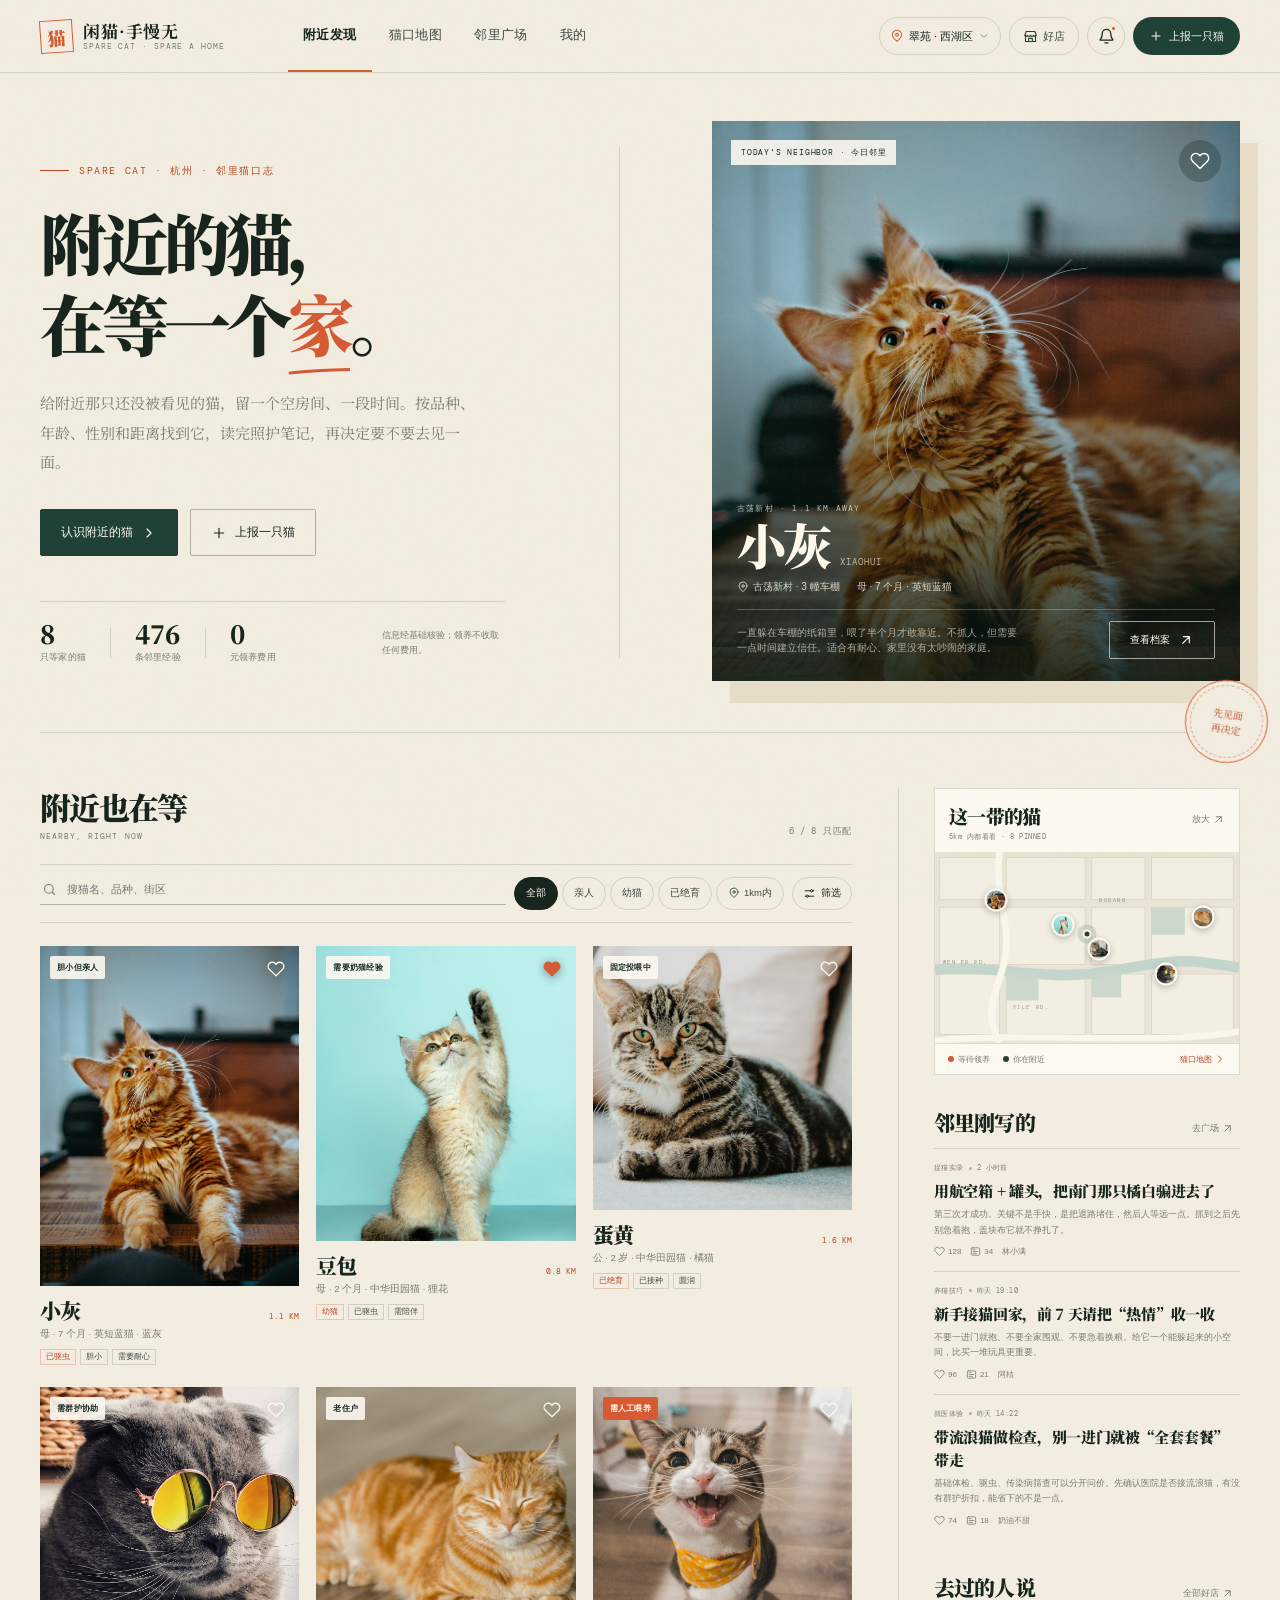
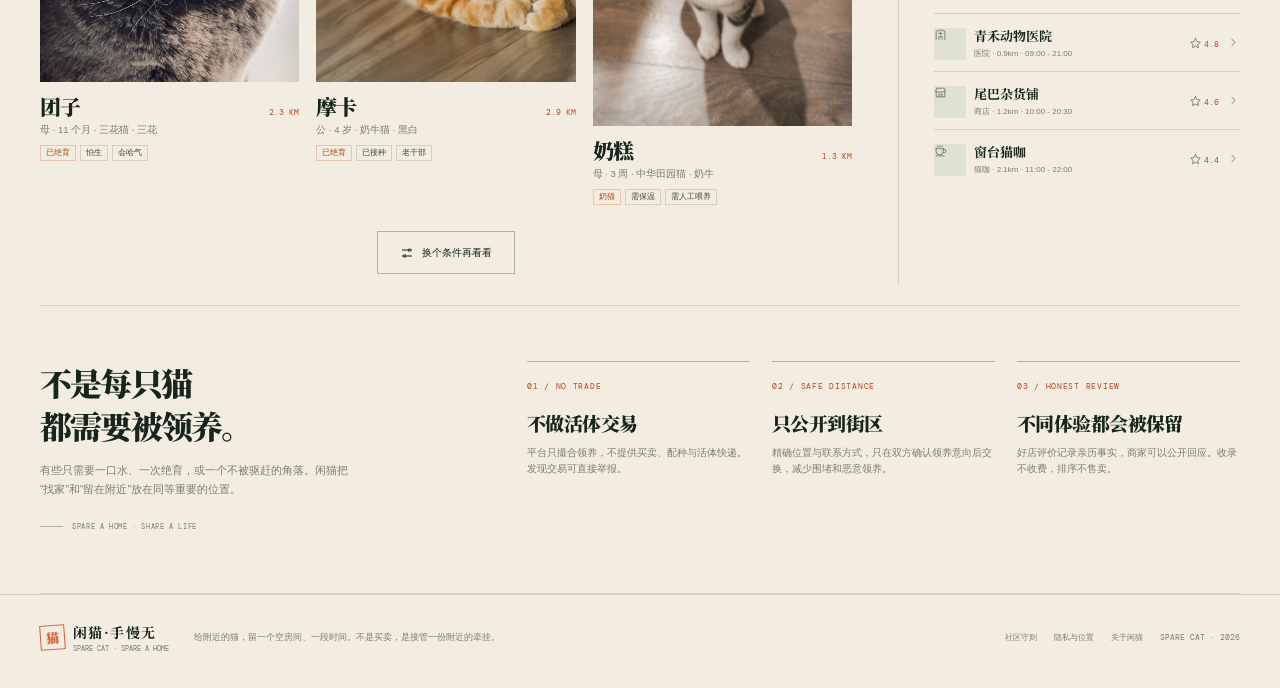
==== web.html @ f72d5c5b "feat: 闲猫·手慢无 —— 邻里流浪猫领养与照护平台 - 原生移动版 + 响应式 Web 版（零构建、零框架） - 猫口地图：Leaflet + 高德/OSM 双底图，支持片区聚合搜索、拖动缩放 " ====
<!doctype html>
<html lang="zh-CN">
<head>
  <meta charset="utf-8" />
  <meta name="viewport" content="width=device-width, initial-scale=1" />
  <meta name="theme-color" content="#f2ede0" />
  <meta name="xianmao-base" content="" />
  <title>闲猫·手慢无 · Spare Cat · 附近流浪猫领养与邻里互助</title>
  <meta name="description" content="闲猫·手慢无（Spare Cat）是一个邻里流浪猫领养与互助网络：附近发现、猫口地图、邻里经验、遛猫的地方与上报入口。" />
  <link rel="icon" href="data:image/svg+xml,%3Csvg xmlns='http://www.w3.org/2000/svg' viewBox='0 0 32 32'%3E%3Crect width='32' height='32' rx='5' fill='%23f2ede0'/%3E%3Cpath d='M9 14 8 6l6 4h4l6-4-1 8c1 3 0 7-3 9-2 1-4 2-6 2s-4-1-6-2c-3-2-4-6-3-9Z' fill='none' stroke='%23d65b35' stroke-width='2'/%3E%3C/svg%3E" />
  <link rel="preconnect" href="https://fonts.googleapis.com" />
  <link rel="preconnect" href="https://fonts.gstatic.com" crossorigin />
  <link href="https://fonts.googleapis.com/css2?family=DM+Mono:wght@400;500&family=Instrument+Serif:ital@0;1&family=Noto+Serif+SC:wght@600;700;900&display=swap" rel="stylesheet" />
  <link rel="stylesheet" href="./vendor/leaflet/leaflet.css" />
  <link rel="stylesheet" href="./web-base.css" />
  <link rel="stylesheet" href="./web.css" />
  <link rel="stylesheet" href="./web-extra.css" />
</head>
<body>
  <div class="web-app" id="webApp">
    <div class="web-grain" aria-hidden="true"></div>
    <header class="web-header" id="webHeader"></header>
    <main id="webView" class="web-view" aria-live="polite"></main>
    <footer class="web-footer">
      <div class="footer-brand"><span class="seal">猫</span><div><b>闲猫·手慢无</b><small>SPARE CAT · SPARE A HOME</small></div></div>
      <p>给附近的猫，留一个空房间、一段时间。不是买卖，是接管一份附近的牵挂。</p>
      <div class="footer-links"><span>社区守则</span><span>隐私与位置</span><span>关于闲猫</span><span>SPARE CAT · 2026</span></div>
    </footer>
    <nav class="web-tabbar" id="webTabbar" aria-label="移动端主导航"></nav>
    <div id="fullMapOverlay" class="full-map-overlay" role="dialog" aria-modal="true" aria-label="全屏猫口地图" inert>
      <div id="fullCatMap" class="full-map-canvas"></div>
      <div class="full-map-bar">
        <div class="full-map-title"><b>猫口地图</b><span>双击进入 · 可拖动缩放 · 点位打码到街区</span></div>
        <div class="full-map-layers" role="group" aria-label="切换底图">
          <button type="button" data-full-layer="amap" class="is-active">高德</button>
          <button type="button" data-full-layer="sat">卫星</button>
        </div>
        <button type="button" class="full-map-close" data-close-full-map aria-label="关闭大地图"><svg class="icon" aria-hidden="true"><use href="#i-close"></use></svg><span>关闭</span></button>
      </div>
      <div class="full-map-list" id="fullMapList"></div>
    </div>
    <div id="webOverlay" class="web-overlay"></div>
    <div id="webToast" class="web-toast" aria-live="polite"></div>
  </div>
<svg id="icon-sprite" xmlns="http://www.w3.org/2000/svg" aria-hidden="true">
    <symbol id="i-compass" viewBox="0 0 24 24"><circle cx="12" cy="12" r="9"/><path d="m15.5 8.5-2.1 5-5 2.1 2.1-5 5-2.1Z"/></symbol>
    <symbol id="i-map" viewBox="0 0 24 24"><path d="M9 18 3 21V6l6-3 6 3 6-3v15l-6 3-6-3Z"/><path d="M9 3v15M15 6v15"/></symbol>
    <symbol id="i-plus" viewBox="0 0 24 24"><path d="M12 5v14M5 12h14"/></symbol>
    <symbol id="i-square" viewBox="0 0 24 24"><rect x="3" y="4" width="18" height="16" rx="2"/><path d="M7 8h4M7 12h10M7 16h7"/></symbol>
    <symbol id="i-user" viewBox="0 0 24 24"><circle cx="12" cy="8" r="4"/><path d="M4 21c0-4.4 3.6-7 8-7s8 2.6 8 7"/></symbol>
    <symbol id="i-search" viewBox="0 0 24 24"><circle cx="11" cy="11" r="7"/><path d="m20 20-3.5-3.5"/></symbol>
    <symbol id="i-sliders" viewBox="0 0 24 24"><path d="M4 7h10M18 7h2M4 17h2M10 17h10"/><circle cx="16" cy="7" r="2"/><circle cx="8" cy="17" r="2"/></symbol>
    <symbol id="i-pin" viewBox="0 0 24 24"><path d="M20 10c0 5-8 11-8 11S4 15 4 10a8 8 0 1 1 16 0Z"/><circle cx="12" cy="10" r="2.5"/></symbol>
    <symbol id="i-heart" viewBox="0 0 24 24"><path d="M20.8 4.6a5.5 5.5 0 0 0-7.8 0L12 5.7l-1.1-1.1a5.5 5.5 0 0 0-7.8 7.8l1.1 1.1L12 21l7.8-7.5 1.1-1.1a5.5 5.5 0 0 0-.1-7.8Z"/></symbol>
    <symbol id="i-bell" viewBox="0 0 24 24"><path d="M18 8a6 6 0 0 0-12 0c0 7-3 7-3 9h18c0-2-3-2-3-9M10 21h4"/></symbol>
    <symbol id="i-chevron" viewBox="0 0 24 24"><path d="m9 18 6-6-6-6"/></symbol>
    <symbol id="i-chevron-down" viewBox="0 0 24 24"><path d="m6 9 6 6 6-6"/></symbol>
    <symbol id="i-arrow-up-right" viewBox="0 0 24 24"><path d="M7 17 17 7M8 7h9v9"/></symbol>
    <symbol id="i-arrow-left" viewBox="0 0 24 24"><path d="m15 18-6-6 6-6"/></symbol>
    <symbol id="i-arrow-right" viewBox="0 0 24 24"><path d="m9 18 6-6-6-6"/></symbol>
    <symbol id="i-close" viewBox="0 0 24 24"><path d="m6 6 12 12M18 6 6 18"/></symbol>
    <symbol id="i-camera" viewBox="0 0 24 24"><path d="M4 7h3l1.5-2h7L17 7h3v13H4V7Z"/><circle cx="12" cy="13" r="4"/></symbol>
    <symbol id="i-check" viewBox="0 0 24 24"><path d="m4 12 5 5L20 6"/></symbol>
    <symbol id="i-star" viewBox="0 0 24 24"><path d="m12 3 2.7 5.5 6.1.9-4.4 4.3 1 6.1-5.4-2.9-5.4 2.9 1-6.1L3.2 9.4l6.1-.9L12 3Z"/></symbol>
    <symbol id="i-clock" viewBox="0 0 24 24"><circle cx="12" cy="12" r="9"/><path d="M12 7v5l3 2"/></symbol>
    <symbol id="i-shield" viewBox="0 0 24 24"><path d="M12 3 5 6v5c0 5 3 8 7 10 4-2 7-5 7-10V6l-7-3Z"/><path d="m9 12 2 2 4-4"/></symbol>
    <symbol id="i-home" viewBox="0 0 24 24"><path d="m3 11 9-8 9 8v9H3v-9Z"/><path d="M9 20v-6h6v6"/></symbol>
    <symbol id="i-paw" viewBox="0 0 24 24"><ellipse cx="12" cy="15" rx="5" ry="4"/><circle cx="6" cy="9" r="2"/><circle cx="10" cy="5.5" r="2"/><circle cx="15" cy="5.5" r="2"/><circle cx="19" cy="9" r="2"/></symbol>
    <symbol id="i-cat" viewBox="0 0 24 24"><path d="M5 10 4 3l5 3h6l5-3-1 7"/><path d="M5 10c-1 2-1 4 0 6 1.3 2.7 3.9 4 7 4s5.7-1.3 7-4c1-2 1-4 0-6-1.3-2.7-3.9-4-7-4s-5.7 1.3-7 4Z"/><path d="M9 12h.01M15 12h.01M10 16c1.2.8 2.8.8 4 0M4 14H1M4 17l-3 1M20 14h3M20 17l3 1"/></symbol>
    <symbol id="i-trap" viewBox="0 0 24 24"><rect x="3" y="7" width="18" height="12" rx="2"/><path d="M7 7V4M17 7V4M7 19v2M17 19v2M8 12h8M8 16h5"/><circle cx="17" cy="15" r="1"/></symbol>
    <symbol id="i-store" viewBox="0 0 24 24"><path d="M4 10v10h16V10M3 10l2-6h14l2 6"/><path d="M3 10c0 2 4 2 4 0 0 2 5 2 5 0 0 2 5 2 5 0 0 2 4 2 4 0M9 20v-5h6v5"/></symbol>
    <symbol id="i-hospital" viewBox="0 0 24 24"><path d="M4 21V6l8-3 8 3v15"/><path d="M9 21v-5h6v5M12 7v6M9 10h6"/></symbol>
    <symbol id="i-coffee" viewBox="0 0 24 24"><path d="M4 8h13v6a6 6 0 0 1-6 6H10a6 6 0 0 1-6-6V8Z"/><path d="M17 10h2a3 3 0 0 1 0 6h-2M7 3v2M11 3v2M15 3v2M4 22h15"/></symbol>
    <symbol id="i-tree" viewBox="0 0 24 24"><path d="M12 22v-6"/><path d="M12 3 5 13h4l-3 5h12l-3-5h4L12 3Z"/></symbol>
    <symbol id="i-edit" viewBox="0 0 24 24"><path d="M4 20h4L19 9l-4-4L4 16v4Z"/><path d="m14 6 4 4"/></symbol>
    <symbol id="i-settings" viewBox="0 0 24 24"><circle cx="12" cy="12" r="3"/><path d="M19.4 15a1.7 1.7 0 0 0 .3 1.9l.1.1-2.8 2.8-.1-.1a1.7 1.7 0 0 0-1.9-.3 1.7 1.7 0 0 0-1 1.6v.2h-4V21a1.7 1.7 0 0 0-1-1.6 1.7 1.7 0 0 0-1.9.3l-.1.1L4.2 17l.1-.1a1.7 1.7 0 0 0 .3-1.9A1.7 1.7 0 0 0 3 14H2.8v-4H3a1.7 1.7 0 0 0 1.6-1 1.7 1.7 0 0 0-.3-1.9L4.2 7 7 4.2l.1.1A1.7 1.7 0 0 0 9 4.6 1.7 1.7 0 0 0 10 3V2.8h4V3a1.7 1.7 0 0 0 1 1.6 1.7 1.7 0 0 0 1.9-.3l.1-.1L19.8 7l-.1.1a1.7 1.7 0 0 0-.3 1.9 1.7 1.7 0 0 0 1.6 1h.2v4H21a1.7 1.7 0 0 0-1.6 1Z"/></symbol>
    <symbol id="i-notebook" viewBox="0 0 24 24"><path d="M6 3h13v18H6a2 2 0 0 1-2-2V5a2 2 0 0 1 2-2Z"/><path d="M8 3v18M11 8h5M11 12h5"/></symbol>
    <symbol id="i-send" viewBox="0 0 24 24"><path d="m22 2-7 20-4-9-9-4 20-7Z"/><path d="M22 2 11 13"/></symbol>
    <symbol id="i-locate" viewBox="0 0 24 24"><circle cx="12" cy="12" r="3"/><path d="M12 2v3M12 19v3M2 12h3M19 12h3"/><circle cx="12" cy="12" r="8"/></symbol>
    <symbol id="i-image" viewBox="0 0 24 24"><rect x="3" y="4" width="18" height="16" rx="2"/><circle cx="9" cy="9" r="2"/><path d="m21 15-5-5L5 20"/></symbol>
  </svg>
  <script src="./data.js"></script>
  <script src="./vendor/leaflet/leaflet.js"></script>
  <script src="./web.js"></script>
</body>
</html>
---- vendor/leaflet/leaflet.css ----
/* required styles */

.leaflet-pane,
.leaflet-tile,
.leaflet-marker-icon,
.leaflet-marker-shadow,
.leaflet-tile-container,
.leaflet-pane > svg,
.leaflet-pane > canvas,
.leaflet-zoom-box,
.leaflet-image-layer,
.leaflet-layer {
	position: absolute;
	left: 0;
	top: 0;
	}
.leaflet-container {
	overflow: hidden;
	}
.leaflet-tile,
.leaflet-marker-icon,
.leaflet-marker-shadow {
	-webkit-user-select: none;
	   -moz-user-select: none;
	        user-select: none;
	  -webkit-user-drag: none;
	}
/* Prevents IE11 from highlighting tiles in blue */
.leaflet-tile::selection {
	background: transparent;
}
/* Safari renders non-retina tile on retina better with this, but Chrome is worse */
.leaflet-safari .leaflet-tile {
	image-rendering: -webkit-optimize-contrast;
	}
/* hack that prevents hw layers "stretching" when loading new tiles */
.leaflet-safari .leaflet-tile-container {
	width: 1600px;
	height: 1600px;
	-webkit-transform-origin: 0 0;
	}
.leaflet-marker-icon,
.leaflet-marker-shadow {
	display: block;
	}
/* .leaflet-container svg: reset svg max-width decleration shipped in Joomla! (joomla.org) 3.x */
/* .leaflet-container img: map is broken in FF if you have max-width: 100% on tiles */
.leaflet-container .leaflet-overlay-pane svg {
	max-width: none !important;
	max-height: none !important;
	}
.leaflet-container .leaflet-marker-pane img,
.leaflet-container .leaflet-shadow-pane img,
.leaflet-container .leaflet-tile-pane img,
.leaflet-container img.leaflet-image-layer,
.leaflet-container .leaflet-tile {
	max-width: none !important;
	max-height: none !important;
	width: auto;
	padding: 0;
	}

.leaflet-container img.leaflet-tile {
	/* See: https://bugs.chromium.org/p/chromium/issues/detail?id=600120 */
	mix-blend-mode: plus-lighter;
}

.leaflet-container.leaflet-touch-zoom {
	-ms-touch-action: pan-x pan-y;
	touch-action: pan-x pan-y;
	}
.leaflet-container.leaflet-touch-drag {
	-ms-touch-action: pinch-zoom;
	/* Fallback for FF which doesn't support pinch-zoom */
	touch-action: none;
	touch-action: pinch-zoom;
}
.leaflet-container.leaflet-touch-drag.leaflet-touch-zoom {
	-ms-touch-action: none;
	touch-action: none;
}
.leaflet-container {
	-webkit-tap-highlight-color: transparent;
}
.leaflet-container a {
	-webkit-tap-highlight-color: rgba(51, 181, 229, 0.4);
}
.leaflet-tile {
	filter: inherit;
	visibility: hidden;
	}
.leaflet-tile-loaded {
	visibility: inherit;
	}
.leaflet-zoom-box {
	width: 0;
	height: 0;
	-moz-box-sizing: border-box;
	     box-sizing: border-box;
	z-index: 800;
	}
/* workaround for https://bugzilla.mozilla.org/show_bug.cgi?id=888319 */
.leaflet-overlay-pane svg {
	-moz-user-select: none;
	}

.leaflet-pane         { z-index: 400; }

.leaflet-tile-pane    { z-index: 200; }
.leaflet-overlay-pane { z-index: 400; }
.leaflet-shadow-pane  { z-index: 500; }
.leaflet-marker-pane  { z-index: 600; }
.leaflet-tooltip-pane   { z-index: 650; }
.leaflet-popup-pane   { z-index: 700; }

.leaflet-map-pane canvas { z-index: 100; }
.leaflet-map-pane svg    { z-index: 200; }

.leaflet-vml-shape {
	width: 1px;
	height: 1px;
	}
.lvml {
	behavior: url(#default#VML);
	display: inline-block;
	position: absolute;
	}


/* control positioning */

.leaflet-control {
	position: relative;
	z-index: 800;
	pointer-events: visiblePainted; /* IE 9-10 doesn't have auto */
	pointer-events: auto;
	}
.leaflet-top,
.leaflet-bottom {
	position: absolute;
	z-index: 1000;
	pointer-events: none;
	}
.leaflet-top {
	top: 0;
	}
.leaflet-right {
	right: 0;
	}
.leaflet-bottom {
	bottom: 0;
	}
.leaflet-left {
	left: 0;
	}
.leaflet-control {
	float: left;
	clear: both;
	}
.leaflet-right .leaflet-control {
	float: right;
	}
.leaflet-top .leaflet-control {
	margin-top: 10px;
	}
.leaflet-bottom .leaflet-control {
	margin-bottom: 10px;
	}
.leaflet-left .leaflet-control {
	margin-left: 10px;
	}
.leaflet-right .leaflet-control {
	margin-right: 10px;
	}


/* zoom and fade animations */

.leaflet-fade-anim .leaflet-popup {
	opacity: 0;
	-webkit-transition: opacity 0.2s linear;
	   -moz-transition: opacity 0.2s linear;
	        transition: opacity 0.2s linear;
	}
.leaflet-fade-anim .leaflet-map-pane .leaflet-popup {
	opacity: 1;
	}
.leaflet-zoom-animated {
	-webkit-transform-origin: 0 0;
	    -ms-transform-origin: 0 0;
	        transform-origin: 0 0;
	}
svg.leaflet-zoom-animated {
	will-change: transform;
}

.leaflet-zoom-anim .leaflet-zoom-animated {
	-webkit-transition: -webkit-transform 0.25s cubic-bezier(0,0,0.25,1);
	   -moz-transition:    -moz-transform 0.25s cubic-bezier(0,0,0.25,1);
	        transition:         transform 0.25s cubic-bezier(0,0,0.25,1);
	}
.leaflet-zoom-anim .leaflet-tile,
.leaflet-pan-anim .leaflet-tile {
	-webkit-transition: none;
	   -moz-transition: none;
	        transition: none;
	}

.leaflet-zoom-anim .leaflet-zoom-hide {
	visibility: hidden;
	}


/* cursors */

.leaflet-interactive {
	cursor: pointer;
	}
.leaflet-grab {
	cursor: -webkit-grab;
	cursor:    -moz-grab;
	cursor:         grab;
	}
.leaflet-crosshair,
.leaflet-crosshair .leaflet-interactive {
	cursor: crosshair;
	}
.leaflet-popup-pane,
.leaflet-control {
	cursor: auto;
	}
.leaflet-dragging .leaflet-grab,
.leaflet-dragging .leaflet-grab .leaflet-interactive,
.leaflet-dragging .leaflet-marker-draggable {
	cursor: move;
	cursor: -webkit-grabbing;
	cursor:    -moz-grabbing;
	cursor:         grabbing;
	}

/* marker & overlays interactivity */
.leaflet-marker-icon,
.leaflet-marker-shadow,
.leaflet-image-layer,
.leaflet-pane > svg path,
.leaflet-tile-container {
	pointer-events: none;
	}

.leaflet-marker-icon.leaflet-interactive,
.leaflet-image-layer.leaflet-interactive,
.leaflet-pane > svg path.leaflet-interactive,
svg.leaflet-image-layer.leaflet-interactive path {
	pointer-events: visiblePainted; /* IE 9-10 doesn't have auto */
	pointer-events: auto;
	}

/* visual tweaks */

.leaflet-container {
	background: #ddd;
	outline-offset: 1px;
	}
.leaflet-container a {
	color: #0078A8;
	}
.leaflet-zoom-box {
	border: 2px dotted #38f;
	background: rgba(255,255,255,0.5);
	}


/* general typography */
.leaflet-container {
	font-family: "Helvetica Neue", Arial, Helvetica, sans-serif;
	font-size: 12px;
	font-size: 0.75rem;
	line-height: 1.5;
	}


/* general toolbar styles */

.leaflet-bar {
	box-shadow: 0 1px 5px rgba(0,0,0,0.65);
	border-radius: 4px;
	}
.leaflet-bar a {
	background-color: #fff;
	border-bottom: 1px solid #ccc;
	width: 26px;
	height: 26px;
	line-height: 26px;
	display: block;
	text-align: center;
	text-decoration: none;
	color: black;
	}
.leaflet-bar a,
.leaflet-control-layers-toggle {
	background-position: 50% 50%;
	background-repeat: no-repeat;
	display: block;
	}
.leaflet-bar a:hover,
.leaflet-bar a:focus {
	background-color: #f4f4f4;
	}
.leaflet-bar a:first-child {
	border-top-left-radius: 4px;
	border-top-right-radius: 4px;
	}
.leaflet-bar a:last-child {
	border-bottom-left-radius: 4px;
	border-bottom-right-radius: 4px;
	border-bottom: none;
	}
.leaflet-bar a.leaflet-disabled {
	cursor: default;
	background-color: #f4f4f4;
	color: #bbb;
	}

.leaflet-touch .leaflet-bar a {
	width: 30px;
	height: 30px;
	line-height: 30px;
	}
.leaflet-touch .leaflet-bar a:first-child {
	border-top-left-radius: 2px;
	border-top-right-radius: 2px;
	}
.leaflet-touch .leaflet-bar a:last-child {
	border-bottom-left-radius: 2px;
	border-bottom-right-radius: 2px;
	}

/* zoom control */

.leaflet-control-zoom-in,
.leaflet-control-zoom-out {
	font: bold 18px 'Lucida Console', Monaco, monospace;
	text-indent: 1px;
	}

.leaflet-touch .leaflet-control-zoom-in, .leaflet-touch .leaflet-control-zoom-out  {
	font-size: 22px;
	}


/* layers control */

.leaflet-control-layers {
	box-shadow: 0 1px 5px rgba(0,0,0,0.4);
	background: #fff;
	border-radius: 5px;
	}
.leaflet-control-layers-toggle {
	background-image: url(images/layers.png);
	width: 36px;
	height: 36px;
	}
.leaflet-retina .leaflet-control-layers-toggle {
	background-image: url(images/layers-2x.png);
	background-size: 26px 26px;
	}
.leaflet-touch .leaflet-control-layers-toggle {
	width: 44px;
	height: 44px;
	}
.leaflet-control-layers .leaflet-control-layers-list,
.leaflet-control-layers-expanded .leaflet-control-layers-toggle {
	display: none;
	}
.leaflet-control-layers-expanded .leaflet-control-layers-list {
	display: block;
	position: relative;
	}
.leaflet-control-layers-expanded {
	padding: 6px 10px 6px 6px;
	color: #333;
	background: #fff;
	}
.leaflet-control-layers-scrollbar {
	overflow-y: scroll;
	overflow-x: hidden;
	padding-right: 5px;
	}
.leaflet-control-layers-selector {
	margin-top: 2px;
	position: relative;
	top: 1px;
	}
.leaflet-control-layers label {
	display: block;
	font-size: 13px;
	font-size: 1.08333em;
	}
.leaflet-control-layers-separator {
	height: 0;
	border-top: 1px solid #ddd;
	margin: 5px -10px 5px -6px;
	}

/* Default icon URLs */
.leaflet-default-icon-path { /* used only in path-guessing heuristic, see L.Icon.Default */
	background-image: url(images/marker-icon.png);
	}


/* attribution and scale controls */

.leaflet-container .leaflet-control-attribution {
	background: #fff;
	background: rgba(255, 255, 255, 0.8);
	margin: 0;
	}
.leaflet-control-attribution,
.leaflet-control-scale-line {
	padding: 0 5px;
	color: #333;
	line-height: 1.4;
	}
.leaflet-control-attribution a {
	text-decoration: none;
	}
.leaflet-control-attribution a:hover,
.leaflet-control-attribution a:focus {
	text-decoration: underline;
	}
.leaflet-attribution-flag {
	display: inline !important;
	vertical-align: baseline !important;
	width: 1em;
	height: 0.6669em;
	}
.leaflet-left .leaflet-control-scale {
	margin-left: 5px;
	}
.leaflet-bottom .leaflet-control-scale {
	margin-bottom: 5px;
	}
.leaflet-control-scale-line {
	border: 2px solid #777;
	border-top: none;
	line-height: 1.1;
	padding: 2px 5px 1px;
	white-space: nowrap;
	-moz-box-sizing: border-box;
	     box-sizing: border-box;
	background: rgba(255, 255, 255, 0.8);
	text-shadow: 1px 1px #fff;
	}
.leaflet-control-scale-line:not(:first-child) {
	border-top: 2px solid #777;
	border-bottom: none;
	margin-top: -2px;
	}
.leaflet-control-scale-line:not(:first-child):not(:last-child) {
	border-bottom: 2px solid #777;
	}

.leaflet-touch .leaflet-control-attribution,
.leaflet-touch .leaflet-control-layers,
.leaflet-touch .leaflet-bar {
	box-shadow: none;
	}
.leaflet-touch .leaflet-control-layers,
.leaflet-touch .leaflet-bar {
	border: 2px solid rgba(0,0,0,0.2);
	background-clip: padding-box;
	}


/* popup */

.leaflet-popup {
	position: absolute;
	text-align: center;
	margin-bottom: 20px;
	}
.leaflet-popup-content-wrapper {
	padding: 1px;
	text-align: left;
	border-radius: 12px;
	}
.leaflet-popup-content {
	margin: 13px 24px 13px 20px;
	line-height: 1.3;
	font-size: 13px;
	font-size: 1.08333em;
	min-height: 1px;
	}
.leaflet-popup-content p {
	margin: 17px 0;
	margin: 1.3em 0;
	}
.leaflet-popup-tip-container {
	width: 40px;
	height: 20px;
	position: absolute;
	left: 50%;
	margin-top: -1px;
	margin-left: -20px;
	overflow: hidden;
	pointer-events: none;
	}
.leaflet-popup-tip {
	width: 17px;
	height: 17px;
	padding: 1px;

	margin: -10px auto 0;
	pointer-events: auto;

	-webkit-transform: rotate(45deg);
	   -moz-transform: rotate(45deg);
	    -ms-transform: rotate(45deg);
	        transform: rotate(45deg);
	}
.leaflet-popup-content-wrapper,
.leaflet-popup-tip {
	background: white;
	color: #333;
	box-shadow: 0 3px 14px rgba(0,0,0,0.4);
	}
.leaflet-container a.leaflet-popup-close-button {
	position: absolute;
	top: 0;
	right: 0;
	border: none;
	text-align: center;
	width: 24px;
	height: 24px;
	font: 16px/24px Tahoma, Verdana, sans-serif;
	color: #757575;
	text-decoration: none;
	background: transparent;
	}
.leaflet-container a.leaflet-popup-close-button:hover,
.leaflet-container a.leaflet-popup-close-button:focus {
	color: #585858;
	}
.leaflet-popup-scrolled {
	overflow: auto;
	}

.leaflet-oldie .leaflet-popup-content-wrapper {
	-ms-zoom: 1;
	}
.leaflet-oldie .leaflet-popup-tip {
	width: 24px;
	margin: 0 auto;

	-ms-filter: "progid:DXImageTransform.Microsoft.Matrix(M11=0.70710678, M12=0.70710678, M21=-0.70710678, M22=0.70710678)";
	filter: progid:DXImageTransform.Microsoft.Matrix(M11=0.70710678, M12=0.70710678, M21=-0.70710678, M22=0.70710678);
	}

.leaflet-oldie .leaflet-control-zoom,
.leaflet-oldie .leaflet-control-layers,
.leaflet-oldie .leaflet-popup-content-wrapper,
.leaflet-oldie .leaflet-popup-tip {
	border: 1px solid #999;
	}


/* div icon */

.leaflet-div-icon {
	background: #fff;
	border: 1px solid #666;
	}


/* Tooltip */
/* Base styles for the element that has a tooltip */
.leaflet-tooltip {
	position: absolute;
	padding: 6px;
	background-color: #fff;
	border: 1px solid #fff;
	border-radius: 3px;
	color: #222;
	white-space: nowrap;
	-webkit-user-select: none;
	-moz-user-select: none;
	-ms-user-select: none;
	user-select: none;
	pointer-events: none;
	box-shadow: 0 1px 3px rgba(0,0,0,0.4);
	}
.leaflet-tooltip.leaflet-interactive {
	cursor: pointer;
	pointer-events: auto;
	}
.leaflet-tooltip-top:before,
.leaflet-tooltip-bottom:before,
.leaflet-tooltip-left:before,
.leaflet-tooltip-right:before {
	position: absolute;
	pointer-events: none;
	border: 6px solid transparent;
	background: transparent;
	content: "";
	}

/* Directions */

.leaflet-tooltip-bottom {
	margin-top: 6px;
}
.leaflet-tooltip-top {
	margin-top: -6px;
}
.leaflet-tooltip-bottom:before,
.leaflet-tooltip-top:before {
	left: 50%;
	margin-left: -6px;
	}
.leaflet-tooltip-top:before {
	bottom: 0;
	margin-bottom: -12px;
	border-top-color: #fff;
	}
.leaflet-tooltip-bottom:before {
	top: 0;
	margin-top: -12px;
	margin-left: -6px;
	border-bottom-color: #fff;
	}
.leaflet-tooltip-left {
	margin-left: -6px;
}
.leaflet-tooltip-right {
	margin-left: 6px;
}
.leaflet-tooltip-left:before,
.leaflet-tooltip-right:before {
	top: 50%;
	margin-top: -6px;
	}
.leaflet-tooltip-left:before {
	right: 0;
	margin-right: -12px;
	border-left-color: #fff;
	}
.leaflet-tooltip-right:before {
	left: 0;
	margin-left: -12px;
	border-right-color: #fff;
	}

/* Printing */

@media print {
	/* Prevent printers from removing background-images of controls. */
	.leaflet-control {
		-webkit-print-color-adjust: exact;
		print-color-adjust: exact;
		}
	}
---- web-base.css ----
:root {
  --paper: #f2ede0;
  --paper-deep: #e7deca;
  --paper-light: #fbf8ef;
  --card: #fcf9f1;
  --ink: #17251d;
  --ink-soft: #3c4a40;
  --muted: #7b7d70;
  --line: rgba(23, 37, 29, 0.14);
  --line-strong: rgba(23, 37, 29, 0.3);
  --moss: #204236;
  --moss-deep: #142f26;
  --orange: #d65b35;
  --orange-deep: #b64623;
  --orange-soft: #f0c8b8;
  --amber: #e6ad4e;
  --sage: #b9c9b5;
  --serif: "Noto Serif SC", "Songti SC", "STSong", SimSun, serif;
  --sans: "Avenir Next", "PingFang SC", "Hiragino Sans GB", "Microsoft YaHei", sans-serif;
  --mono: "DM Mono", "JetBrains Mono", "SFMono-Regular", Consolas, monospace;
  --ease: cubic-bezier(0.22, 1, 0.36, 1);
}
* { box-sizing: border-box; }
html { scroll-behavior: smooth; }
body { margin: 0; background: var(--paper); color: var(--ink); font-family: var(--sans); -webkit-font-smoothing: antialiased; }
button, input, textarea, select { font: inherit; color: inherit; }
button { cursor: pointer; }
button, a { -webkit-tap-highlight-color: transparent; }
img { display: block; max-width: 100%; }
p, h1, h2, h3, h4 { margin: 0; }
svg { display: block; }
:focus-visible { outline: 2px solid var(--orange); outline-offset: 3px; }
.icon { width: 20px; height: 20px; fill: none; stroke: currentColor; stroke-width: 1.75; stroke-linecap: round; stroke-linejoin: round; flex: 0 0 auto; }
.web-app { position: relative; min-height: 100vh; overflow-x: hidden; }
.web-grain { position: fixed; inset: 0; pointer-events: none; z-index: 60; opacity: .17; background-image: url("data:image/svg+xml,%3Csvg xmlns='http://www.w3.org/2000/svg' width='180' height='180'%3E%3Cfilter id='n'%3E%3CfeTurbulence type='fractalNoise' baseFrequency='.9' numOctaves='3' stitchTiles='stitch'/%3E%3C/filter%3E%3Crect width='100%25' height='100%25' filter='url(%23n)' opacity='.17'/%3E%3C/svg%3E"); mix-blend-mode: multiply; }
.seal { display: inline-grid; place-items: center; width: 31px; height: 31px; color: var(--orange); border: 1.5px solid currentColor; font-family: var(--serif); font-size: 17px; font-weight: 900; line-height: 1; transform: rotate(-4deg); flex: 0 0 auto; }

.web-header { position: sticky; top: 0; z-index: 40; background: rgba(242, 237, 224, 0.94); backdrop-filter: blur(14px); border-bottom: 1px solid var(--line); }
.header-inner { max-width: 1400px; margin: 0 auto; height: 72px; padding: 0 40px; display: flex; align-items: center; gap: 34px; }
.web-brand { display: flex; align-items: center; gap: 10px; min-width: 214px; text-decoration: none; color: inherit; }
.web-brand .seal { width: 33px; height: 33px; font-size: 18px; }
.web-brand-text { display: flex; flex-direction: column; gap: 3px; }
.web-brand-text b { font-family: var(--serif); font-size: 17px; letter-spacing: .05em; line-height: 1; white-space: nowrap; }
.web-brand-text b i { font-family: var(--sans); font-style: normal; font-size: 10px; letter-spacing: 0; color: var(--orange-deep); margin-left: 3px; }
.web-brand-text small { font-family: var(--mono); font-size: 7.5px; letter-spacing: .12em; color: var(--muted); white-space: nowrap; }
.web-nav { display: flex; align-items: center; gap: 2px; height: 100%; }
.web-nav button { height: 100%; border: 0; border-bottom: 2px solid transparent; background: transparent; padding: 0 15px; color: var(--ink-soft); font-size: 13px; letter-spacing: .03em; display: flex; align-items: center; gap: 6px; transition: color .2s ease, border-color .2s ease; }
.web-nav button:hover { color: var(--ink); }
.web-nav button.is-active { color: var(--ink); border-bottom-color: var(--orange); font-weight: 600; }
.web-nav .nav-count { font-family: var(--mono); font-size: 8px; color: var(--orange-deep); background: rgba(214,91,53,.08); padding: 2px 4px; border-radius: 3px; }
.header-tools { margin-left: auto; display: flex; align-items: center; gap: 8px; }
.location-select { display: flex; align-items: center; gap: 5px; border: 1px solid var(--line); background: transparent; border-radius: 999px; padding: 0 10px; height: 38px; font-size: 11px; }
.location-select .icon { width: 14px; height: 14px; color: var(--orange); }
.location-select .icon:last-child { width: 12px; height: 12px; color: var(--muted); }
.header-icon { width: 38px; height: 38px; border: 1px solid var(--line); background: transparent; border-radius: 50%; display: grid; place-items: center; position: relative; }
.header-icon .icon { width: 17px; height: 17px; }
.header-icon .dot { position: absolute; top: 8px; right: 8px; width: 5px; height: 5px; border-radius: 50%; background: var(--orange); border: 1px solid var(--paper); }
.header-cta { height: 38px; border: 0; border-radius: 999px; background: var(--moss); color: var(--paper-light); padding: 0 16px; font-size: 11px; display: inline-flex; align-items: center; gap: 6px; }
.header-cta .icon { width: 14px; height: 14px; }
.header-store { height: 38px; border: 1px solid var(--line); background: transparent; border-radius: 999px; padding: 0 13px; font-size: 11px; display: inline-flex; align-items: center; gap: 5px; color: var(--ink-soft); }
.header-store .icon { width: 15px; height: 15px; color: var(--moss); }
.header-store.is-active { border-color: var(--line-strong); background: rgba(32,66,54,.07); color: var(--ink); font-weight: 600; }
.web-view { max-width: 1400px; margin: 0 auto; padding: 0 40px; }
---- web.css ----
.hero { display: grid; grid-template-columns: 1.02fr .98fr; min-height: 660px; border-bottom: 1px solid var(--line); position: relative; }
.hero-left { padding: 73px 60px 50px 0; display: flex; flex-direction: column; justify-content: center; position: relative; }
.hero-left::after { content: ""; position: absolute; right: 32px; top: 74px; bottom: 74px; width: 1px; background: var(--line); }
.hero-kicker { display: flex; align-items: center; gap: 10px; font-family: var(--mono); font-size: 10px; letter-spacing: .16em; color: var(--orange-deep); }
.hero-kicker::before { content: ""; width: 29px; height: 1px; background: currentColor; }
.hero h1 { margin-top: 23px; font-family: var(--serif); font-size: clamp(50px, 5.2vw, 76px); font-weight: 900; line-height: 1.22; letter-spacing: -.075em; }
.hero h1 em { font-style: normal; color: var(--orange); position: relative; white-space: nowrap; }
.hero h1 em::after { content: ""; position: absolute; left: 0; right: 0; bottom: -5px; height: 9px; background: url("data:image/svg+xml,%3Csvg xmlns='http://www.w3.org/2000/svg' width='170' height='10' viewBox='0 0 170 10'%3E%3Cpath d='M2 7c37-4 104-5 166-2' fill='none' stroke='%23d65b35' stroke-width='3' stroke-linecap='round'/%3E%3C/svg%3E") repeat-x; background-size: 170px 10px; }
.hero-sub { margin-top: 25px; max-width: 440px; color: var(--muted); font-family: var(--serif); font-size: 15px; line-height: 1.95; }
.hero-actions { display: flex; align-items: center; gap: 12px; margin-top: 33px; }
.btn { border: 1px solid var(--line-strong); border-radius: 2px; background: transparent; min-height: 47px; padding: 0 20px; font-size: 12px; display: inline-flex; align-items: center; justify-content: center; gap: 8px; transition: transform .2s ease, background .2s ease, color .2s ease; }
.community-share-row .btn { font-family: var(--sans); font-size: 9px; font-weight: 500; letter-spacing: .01em; }
.btn:active { transform: translateY(1px); }
.btn .icon { width: 16px; height: 16px; }
.btn-primary { background: var(--moss); color: var(--paper-light); border-color: var(--moss); }
.btn-primary:hover { background: var(--moss-deep); }
.btn-orange { background: var(--orange); color: var(--paper-light); border-color: var(--orange); }
.btn-orange:hover { background: var(--orange-deep); }
.btn-ghost { border-color: transparent; color: var(--ink-soft); }
.btn-small { min-height: 37px; font-size: 10px; padding: 0 13px; border-radius: 2px; }
.hero-proof { display: flex; align-items: center; gap: 24px; margin-top: 45px; padding-top: 19px; border-top: 1px solid var(--line); max-width: 465px; }
.hero-proof div { display: flex; flex-direction: column; gap: 5px; }
.hero-proof b { font-family: var(--serif); font-size: 25px; line-height: 1; font-weight: 900; }
.hero-proof span { font-size: 9px; color: var(--muted); letter-spacing: .02em; }
.hero-proof .proof-sep { width: 1px; height: 30px; background: var(--line); }
.hero-proof .proof-note { margin-left: auto; max-width: 123px; font-size: 9px; line-height: 1.65; color: var(--muted); }
.hero-right { padding: 48px 0 48px 60px; position: relative; }
.hero-feature { position: relative; height: 560px; overflow: hidden; background: var(--moss); color: #fff9eb; box-shadow: 18px 22px 0 var(--paper-deep); }
.hero-feature img { width: 100%; height: 100%; object-fit: cover; object-position: center 37%; transition: transform 1.2s var(--ease); }
.hero-feature:hover img { transform: scale(1.035); }
.hero-feature::after { content: ""; position: absolute; inset: 0; background: linear-gradient(180deg, rgba(11,26,18,.08), rgba(11,26,18,.08) 35%, rgba(10,24,17,.82)); pointer-events: none; }
.hero-feature-top { position: absolute; z-index: 2; top: 19px; left: 19px; right: 19px; display: flex; align-items: flex-start; justify-content: space-between; }
.hero-feature-label { background: rgba(252,249,241,.9); color: var(--ink); padding: 7px 10px; font-family: var(--mono); font-size: 8px; letter-spacing: .1em; }
.hero-feature-fav { width: 42px; height: 42px; border: 0; background: rgba(10,24,17,.25); color: #fff; border-radius: 50%; display: grid; place-items: center; backdrop-filter: blur(5px); }
.hero-feature-fav .icon { width: 20px; height: 20px; }
.hero-feature-fav.is-active { color: var(--orange); background: rgba(252,249,241,.92); }
.hero-feature-fav.is-active .icon { fill: var(--orange); stroke: var(--orange); }
.hero-feature-body { position: absolute; z-index: 2; left: 25px; right: 25px; bottom: 22px; }
.hero-feature-kicker { font-family: var(--mono); font-size: 8px; letter-spacing: .15em; opacity: .7; }
.hero-feature-name { display: flex; align-items: baseline; gap: 12px; margin-top: 4px; }
.hero-feature-name h2 { font-family: var(--serif); font-size: 49px; font-weight: 900; line-height: 1.1; letter-spacing: -.07em; }
.hero-feature-name span { font-family: var(--mono); font-size: 9px; letter-spacing: .11em; opacity: .65; }
.hero-feature-meta { display: flex; flex-wrap: wrap; gap: 7px 17px; margin-top: 8px; font-size: 10px; opacity: .82; }
.hero-feature-meta span { display: inline-flex; align-items: center; gap: 4px; }
.hero-feature-meta .icon { width: 12px; height: 12px; }
.hero-feature-bottom { border-top: 1px solid rgba(255,249,235,.25); margin-top: 15px; padding-top: 11px; display: flex; justify-content: space-between; align-items: center; gap: 20px; }
.hero-feature-bottom p { font-size: 9.5px; line-height: 1.6; opacity: .64; max-width: 280px; }
.hero-feature-bottom .btn { min-height: 38px; border-color: rgba(255,249,235,.62); color: #fff9eb; font-size: 10px; }
.hero-stamp { position: absolute; right: -28px; bottom: -31px; width: 83px; height: 83px; border: 1px solid var(--orange); border-radius: 50%; color: var(--orange-deep); background: var(--paper); display: flex; align-items: center; justify-content: center; text-align: center; font-family: var(--serif); font-size: 10px; line-height: 1.45; transform: rotate(9deg); z-index: 3; }
.hero-stamp::before { content: ""; position: absolute; inset: 4px; border: 1px dashed rgba(214,91,53,.55); border-radius: 50%; }

.discover { display: grid; grid-template-columns: minmax(0, 1fr) 342px; gap: 46px; padding: 55px 0 20px; border-bottom: 1px solid var(--line); }
.discover-main { min-width: 0; }
.discover-rail { border-left: 1px solid var(--line); padding-left: 35px; min-width: 0; }
.section-head { display: flex; justify-content: space-between; align-items: flex-end; gap: 20px; margin-bottom: 22px; }
.section-head h2 { font-family: var(--serif); font-size: 31px; font-weight: 900; line-height: 1.2; letter-spacing: -.055em; }
.section-head h2 small { display: block; margin-top: 7px; font-family: var(--mono); font-size: 8px; letter-spacing: .13em; color: var(--muted); font-weight: 400; }
.section-head .head-note { color: var(--muted); font-size: 10px; line-height: 1.6; max-width: 190px; text-align: right; }
.result-meta { font-family: var(--mono); font-size: 9px; letter-spacing: .08em; color: var(--muted); white-space: nowrap; padding-bottom: 4px; }
.filter-bar { display: flex; align-items: center; gap: 8px; flex-wrap: wrap; border-top: 1px solid var(--line); border-bottom: 1px solid var(--line); padding: 12px 0; margin-bottom: 23px; }
.filter-bar .search-box { flex: 1; min-width: 190px; display: flex; align-items: center; gap: 8px; border: 0; border-bottom: 1px solid var(--line-strong); padding: 0 2px 7px; }
.filter-bar .search-box .icon { width: 15px; height: 15px; color: var(--muted); }
.filter-bar input { width: 100%; border: 0; outline: 0; background: transparent; font-size: 11px; }
.filter-pills { display: flex; align-items: center; gap: 4px; flex-wrap: wrap; }
.pill { min-height: 33px; border: 1px solid var(--line); background: transparent; border-radius: 999px; padding: 0 11px; font-size: 9.5px; color: var(--ink-soft); display: inline-flex; align-items: center; gap: 4px; }
.pill .icon { width: 12px; height: 12px; }
.pill:hover { border-color: var(--line-strong); }
.pill.is-active { background: var(--ink); color: var(--paper-light); border-color: var(--ink); }
.filter-toggle { min-height: 33px; border: 1px solid var(--line); background: transparent; border-radius: 999px; padding: 0 10px; font-size: 9.5px; display: inline-flex; align-items: center; gap: 5px; }
.filter-toggle .icon { width: 13px; height: 13px; }
.filter-toggle.has-filter { border-color: rgba(214,91,53,.45); color: var(--orange-deep); }


.cat-mosaic { display: grid; grid-template-columns: repeat(3, minmax(0, 1fr)); gap: 22px 17px; }
.cat-tile { text-align: left; border: 0; background: transparent; padding: 0; min-width: 0; position: relative; animation: rise .6s var(--ease) both; animation-delay: calc(var(--i, 0) * 55ms); }
.cat-tile-photo { position: relative; overflow: hidden; background: var(--paper-deep); aspect-ratio: 1 / 1.14; }
.cat-tile:nth-child(5n + 1) .cat-tile-photo { aspect-ratio: 1 / 1.31; }
.cat-tile:nth-child(5n + 3) .cat-tile-photo { aspect-ratio: 1 / 1.02; }
.cat-tile-photo img { width: 100%; height: 100%; object-fit: cover; transition: transform .8s var(--ease), filter .4s ease; }
.cat-tile:hover .cat-tile-photo img { transform: scale(1.045); }
.cat-tile::after { content: ""; position: absolute; left: 0; right: 0; bottom: 0; height: 2px; background: var(--orange); transform: scaleX(0); transform-origin: left; transition: transform .45s var(--ease); }
.cat-tile:hover::after { transform: scaleX(1); }
.cat-tile .status-pill { position: absolute; top: 10px; left: 10px; z-index: 1; height: 23px; padding: 0 7px; border-radius: 2px; font-size: 8px; }
.status-pill { display: inline-flex; align-items: center; gap: 4px; background: var(--orange); color: #fff8eb; font-size: 8px; font-weight: 600; letter-spacing: .035em; }
.status-pill.is-calm { background: rgba(252,249,241,.9); color: var(--ink); }
.cat-tile-fav { position: absolute; z-index: 2; top: 3px; right: 3px; width: 41px; height: 41px; border: 0; background: transparent; color: #fff9eb; display: grid; place-items: center; }
.cat-tile-fav .icon { width: 18px; height: 18px; filter: drop-shadow(0 2px 5px rgba(12,24,18,.45)); }
.cat-tile-fav.is-active .icon { fill: var(--orange); stroke: var(--orange); }
.cat-tile-info { padding-top: 9px; }
.cat-tile-name { display: flex; justify-content: space-between; align-items: baseline; gap: 7px; }
.cat-tile-name b { font-family: var(--serif); font-size: 21px; font-weight: 900; letter-spacing: -.04em; }
.cat-tile-name span { font-family: var(--mono); font-size: 8px; color: var(--orange-deep); white-space: nowrap; }
.cat-tile-meta { margin-top: 3px; color: var(--muted); font-size: 9.5px; }
.cat-tile-tags { display: flex; flex-wrap: wrap; gap: 4px; margin-top: 8px; }
.cat-tile-tags span { font-size: 8px; color: var(--ink-soft); border: 1px solid var(--line); padding: 3px 5px; line-height: 1; }
.cat-tile-tags span:first-child { color: var(--orange-deep); border-color: rgba(214,91,53,.28); }
.load-more-row { display: flex; justify-content: center; padding: 26px 0 11px; }
.load-more { border: 1px solid var(--line-strong); background: transparent; min-height: 43px; padding: 0 22px; font-size: 10px; display: inline-flex; gap: 8px; align-items: center; }
.load-more .icon { width: 14px; height: 14px; }


.map-rail-card { border: 1px solid var(--line); background: var(--card); overflow: hidden; }
.mini-map-head { padding: 13px 14px 10px; display: flex; justify-content: space-between; align-items: flex-start; gap: 8px; }
.mini-map-head h3 { font-family: var(--serif); font-size: 19px; font-weight: 900; letter-spacing: -.035em; }
.mini-map-head p { margin-top: 3px; font-family: var(--mono); font-size: 7px; color: var(--muted); letter-spacing: .07em; }
.mini-map-head button { border: 0; background: transparent; color: var(--muted); font-size: 9px; display: inline-flex; align-items: center; gap: 2px; padding: 4px 0; min-height: 34px; }
.mini-map-head button .icon { width: 13px; height: 13px; }
.mini-map { height: 191px; position: relative; background: #e8e2d2; overflow: hidden; cursor: pointer; }
.mini-map svg { width: 100%; height: 100%; }
.mini-map .you { position: absolute; left: 50%; top: 43%; width: 9px; height: 9px; border-radius: 50%; background: var(--moss); border: 2px solid var(--card); box-shadow: 0 0 0 5px rgba(32,66,54,.15); transform: translate(-50%,-50%); }
.mini-map-pin { position: absolute; transform: translate(-50%,-50%); width: 23px; height: 23px; border-radius: 50%; overflow: hidden; border: 2px solid var(--card); box-shadow: 0 2px 6px rgba(15,30,22,.25); background: var(--paper-deep); padding: 0; }
.mini-map-pin img { width: 100%; height: 100%; object-fit: cover; }
.mini-map-pin:hover { border-color: var(--orange); z-index: 2; }
.map-legend { display: flex; align-items: center; gap: 13px; padding: 9px 13px; border-top: 1px solid var(--line); font-size: 8px; color: var(--muted); }
.map-legend span { display: inline-flex; align-items: center; gap: 4px; }
.map-legend i { width: 6px; height: 6px; border-radius: 50%; background: var(--orange); }
.map-legend i.is-green { background: var(--moss); }
.map-legend .legend-link { margin-left: auto; color: var(--orange-deep); }
.rail-section { margin-top: 32px; }
.rail-section-head { display: flex; align-items: baseline; justify-content: space-between; gap: 12px; padding-bottom: 11px; border-bottom: 1px solid var(--line); }
.rail-section-head h3 { font-family: var(--serif); font-size: 21px; font-weight: 900; letter-spacing: -.04em; }
.rail-section-head a, .rail-section-head button { color: var(--muted); font-size: 9px; border: 0; background: transparent; display: inline-flex; align-items: center; gap: 2px; }
.rail-section-head .icon { width: 13px; height: 13px; }
.rail-post { padding: 14px 0; border-bottom: 1px solid var(--line); text-align: left; width: 100%; border-top: 0; border-left: 0; border-right: 0; background: transparent; }
.rail-post:last-child { border-bottom: 0; }
.rail-post .rail-post-meta { display: flex; align-items: center; gap: 5px; font-family: var(--mono); font-size: 7px; letter-spacing: .06em; color: var(--muted); }
.rail-post-meta i { width: 3px; height: 3px; background: var(--line-strong); border-radius: 50%; }
.rail-post h4 { margin-top: 6px; font-family: var(--serif); font-size: 15px; line-height: 1.55; font-weight: 900; letter-spacing: -.02em; }
.rail-post p { margin-top: 5px; font-size: 9px; color: var(--muted); line-height: 1.7; display: -webkit-box; -webkit-line-clamp: 2; -webkit-box-orient: vertical; overflow: hidden; }
.rail-post .rail-post-foot { display: flex; align-items: center; gap: 9px; margin-top: 8px; font-size: 8px; color: var(--muted); }
.rail-post .rail-post-foot span { display: inline-flex; align-items: center; gap: 3px; }
.rail-post .rail-post-foot .icon { width: 11px; height: 11px; }
.service-mini { display: flex; align-items: center; gap: 8px; padding: 11px 0; border-bottom: 1px solid var(--line); width: 100%; background: transparent; border-left: 0; border-right: 0; border-top: 0; text-align: left; }
.service-mini:last-child { border-bottom: 0; }
.service-mini-icon { width: 32px; height: 32px; background: rgba(185,201,181,.32); color: var(--moss); display: grid; place-items: center; flex: 0 0 auto; }
.service-mini-icon .icon { width: 16px; height: 16px; }
.service-mini div { flex: 1; min-width: 0; }
.service-mini b { display: block; font-family: var(--serif); font-size: 13px; font-weight: 700; }
.service-mini span { display: block; margin-top: 3px; font-size: 8px; color: var(--muted); }
.service-mini .service-mini-score { color: var(--orange-deep); font-family: var(--mono); font-size: 8px; display: inline-flex; align-items: center; gap: 2px; }
.service-mini .icon { width: 13px; height: 13px; color: var(--muted); }

.values-strip { display: grid; grid-template-columns: .76fr 1.24fr; gap: 50px; padding: 55px 0 62px; border-bottom: 1px solid var(--line); }
.values-intro h2 { font-family: var(--serif); font-size: 32px; font-weight: 900; letter-spacing: -.055em; line-height: 1.35; }
.values-intro p { margin-top: 13px; color: var(--muted); font-size: 10.5px; line-height: 1.8; max-width: 310px; }
.values-list { display: grid; grid-template-columns: repeat(3, minmax(0, 1fr)); gap: 22px; }
.value-item { border-top: 1px solid var(--line-strong); padding-top: 13px; }
.value-item span { font-family: var(--mono); font-size: 8px; color: var(--orange-deep); letter-spacing: .09em; }
.value-item h3 { margin-top: 16px; font-family: var(--serif); font-size: 19px; font-weight: 900; letter-spacing: -.03em; line-height: 1.5; }
.value-item p { margin-top: 7px; color: var(--muted); font-size: 9.5px; line-height: 1.75; }
.values-stamp { margin-top: 24px; display: flex; align-items: center; gap: 9px; font-family: var(--mono); font-size: 7px; letter-spacing: .09em; color: var(--muted); }
.values-stamp i { height: 1px; width: 23px; background: var(--line-strong); }


.page-head { padding: 44px 0 26px; border-bottom: 1px solid var(--line); display: flex; justify-content: space-between; align-items: flex-end; gap: 30px; }
.page-head-kicker { font-family: var(--mono); font-size: 9px; letter-spacing: .15em; color: var(--orange-deep); }
.page-head h1 { margin-top: 11px; font-family: var(--serif); font-size: 53px; line-height: 1.25; font-weight: 900; letter-spacing: -.07em; }
.page-head h1 em { font-style: normal; color: var(--orange); }
.page-head p { margin-top: 10px; color: var(--muted); font-size: 11px; line-height: 1.75; max-width: 460px; }
.page-head-side { display: flex; flex-wrap: wrap; justify-content: flex-end; align-items: center; gap: 5px 8px; font-family: var(--mono); font-size: 8px; line-height: 1.5; color: var(--muted); letter-spacing: .05em; text-align: right; }
.page-head-side span { white-space: nowrap; }
.page-head-side span + span::before { content: "·"; margin-right: 8px; color: var(--line-strong); }
.button-row { display: flex; align-items: center; gap: 8px; }

.map-page-grid { display: grid; grid-template-columns: minmax(0, 1fr) 340px; gap: 28px; padding: 35px 0 20px; }
.big-map { border: 1px solid var(--line); background: #e8e2d2; position: relative; height: 680px; overflow: hidden; }
.big-map svg { width: 100%; height: 100%; }
.big-map-top { position: absolute; top: 15px; left: 15px; right: 15px; display: flex; align-items: center; gap: 8px; z-index: 2; }
.big-map-search { display: flex; align-items: center; gap: 7px; border: 1px solid var(--line); background: rgba(252,249,241,.94); padding: 0 10px; min-height: 38px; font-size: 10px; color: var(--muted); }
.big-map-search .icon { width: 14px; height: 14px; }
.big-map .big-map-label { position: absolute; right: 16px; bottom: 14px; font-family: var(--mono); font-size: 7px; letter-spacing: .1em; color: rgba(23,37,29,.5); background: rgba(252,249,241,.75); padding: 4px 6px; }
.big-pin { position: absolute; z-index: 1; transform: translate(-50%,-100%); border: 0; padding: 0; background: transparent; display: flex; flex-direction: column; align-items: center; transition: transform .25s var(--ease); }
.big-pin::after { content: ""; width: 1px; height: 10px; background: var(--moss); }
.big-pin img { width: 50px; height: 50px; object-fit: cover; border-radius: 50%; border: 3px solid var(--card); box-shadow: 0 3px 10px rgba(15,30,22,.24); }
.big-pin span { margin-top: 4px; background: var(--card); font-size: 8px; font-weight: 700; padding: 3px 6px; box-shadow: 0 1px 4px rgba(15,30,22,.12); }
.big-pin:hover { transform: translate(-50%,-100%) scale(1.08); z-index: 3; }
.big-pin.is-selected img { border-color: var(--orange); }
.big-pin.is-selected span { background: var(--orange); color: #fff8eb; }
.map-side { border-top: 1px solid var(--line-strong); padding-top: 15px; }
.map-side h2 { font-family: var(--serif); font-size: 26px; font-weight: 900; letter-spacing: -.05em; }
.map-side > p { color: var(--muted); font-size: 10px; line-height: 1.8; margin-top: 7px; }
.map-cat-list { margin-top: 15px; }
.map-cat-item { display: flex; gap: 10px; align-items: center; width: 100%; text-align: left; background: transparent; border: 0; border-bottom: 1px solid var(--line); padding: 10px 0; }
.map-cat-item img { width: 47px; height: 52px; object-fit: cover; flex: 0 0 auto; }
.map-cat-item div { flex: 1; min-width: 0; }
.map-cat-item b { font-family: var(--serif); font-size: 15px; font-weight: 900; }
.map-cat-item p { margin-top: 3px; font-size: 8px; color: var(--muted); }
.map-cat-item span { font-family: var(--mono); font-size: 8px; color: var(--orange-deep); }
.map-choice { margin-top: 17px; padding: 14px; border: 1px solid var(--line); background: rgba(252,249,241,.5); }
.map-choice h3 { font-family: var(--serif); font-size: 16px; font-weight: 900; }
.map-choice p { margin-top: 5px; font-size: 9px; color: var(--muted); line-height: 1.7; }
.map-choice .button-row { margin-top: 11px; }

.publish-layout { display: grid; grid-template-columns: 1.12fr .88fr; gap: 65px; padding: 37px 0 60px; }
.publish-form-panel .form-card { border-top: 1px solid var(--line-strong); padding: 18px 0 20px; }
.publish-form-panel .form-card:last-of-type { border-bottom: 1px solid var(--line); }
.form-card-head { display: flex; align-items: baseline; gap: 10px; margin-bottom: 15px; }
.form-card-head .num { font-family: var(--mono); font-size: 8px; color: var(--orange-deep); }
.form-card-head h2 { font-family: var(--serif); font-size: 22px; font-weight: 900; letter-spacing: -.04em; }
.form-card-head small { margin-left: auto; color: var(--muted); font-size: 8px; }
.photo-grid { display: grid; grid-template-columns: 1.55fr 1fr 1fr; gap: 8px; }
.photo-slot { border: 1px dashed var(--line-strong); background: rgba(252,249,241,.4); aspect-ratio: 1; position: relative; overflow: hidden; color: var(--muted); display: flex; flex-direction: column; align-items: center; justify-content: center; gap: 5px; font-size: 8px; padding: 0; }
.photo-slot:first-child { aspect-ratio: auto; min-height: 163px; border-style: solid; }
.photo-slot img { width: 100%; height: 100%; object-fit: cover; position: absolute; inset: 0; }
.photo-slot .icon { width: 20px; height: 20px; }
.photo-slot .photo-badge { position: absolute; z-index: 2; top: 7px; left: 7px; background: var(--orange); color: #fff8e9; font-size: 7px; padding: 3px 5px; }
.photo-slot .change-photo { position: absolute; z-index: 2; left: 7px; bottom: 7px; background: rgba(20,35,27,.8); color: #fff8e9; font-size: 7px; padding: 3px 5px; }
.photo-note { margin-top: 8px; color: var(--muted); font-size: 8px; line-height: 1.65; }
.form-field { margin-top: 14px; }
.form-field label { display: block; margin-bottom: 6px; font-family: var(--mono); font-size: 8px; letter-spacing: .06em; color: var(--muted); }
.input, .textarea, .select { width: 100%; border: 1px solid var(--line); background: rgba(252,249,241,.5); padding: 12px; min-height: 44px; border-radius: 1px; outline: 0; font-size: 11px; }
.input:focus, .textarea:focus, .select:focus { border-color: var(--orange); background: var(--card); }
.textarea { min-height: 105px; resize: vertical; line-height: 1.65; }
.form-row { display: grid; grid-template-columns: 1fr 1fr; gap: 9px; }
.seg { display: flex; gap: 4px; }
.seg button { flex: 1; border: 1px solid var(--line); background: transparent; min-height: 40px; font-size: 10px; color: var(--muted); }
.seg button.is-active { border-color: var(--ink); background: var(--ink); color: var(--paper-light); }
.select-wrap { position: relative; }
.select { appearance: none; padding-right: 27px; }
.select-wrap::after { content: ""; position: absolute; right: 12px; top: 50%; width: 5px; height: 5px; border-right: 1px solid var(--muted); border-bottom: 1px solid var(--muted); transform: translateY(-70%) rotate(45deg); pointer-events: none; }
.toggle-row { display: flex; align-items: center; gap: 9px; margin-top: 11px; }
.toggle { width: 38px; height: 22px; border-radius: 999px; border: 0; background: rgba(23,37,29,.18); position: relative; padding: 0; flex: 0 0 auto; }
.toggle::after { content: ""; position: absolute; top: 3px; left: 3px; width: 16px; height: 16px; border-radius: 50%; background: var(--paper-light); transition: transform .22s var(--ease); }
.toggle.is-on { background: var(--moss); }
.toggle.is-on::after { transform: translateX(16px); }
.toggle-row p { font-size: 9px; color: var(--muted); }
.submit-bar { padding-top: 17px; display: flex; align-items: center; gap: 12px; }
.submit-bar .btn { flex: 1; }
.submit-bar .privacy-note { flex: 1.2; font-size: 8.5px; line-height: 1.7; color: var(--muted); }
.aside-sticky { position: sticky; top: 104px; }
.publish-aside { border-left: 1px solid var(--line); padding-left: 35px; }
.stamp-note { margin-top: 22px; display: flex; align-items: center; gap: 8px; font-family: var(--mono); font-size: 7px; letter-spacing: .08em; color: var(--muted); }
.stamp-note i { width: 23px; height: 1px; background: var(--line-strong); }

.preview-card { background: var(--moss); color: var(--paper-light); padding: 19px; margin-top: 23px; position: relative; overflow: hidden; }
.preview-card::after { content: ""; position: absolute; width: 120px; height: 120px; border: 1px solid rgba(242,237,222,.16); border-radius: 50%; right: -43px; bottom: -55px; }
.preview-card .preview-kicker { position: relative; z-index: 1; font-family: var(--mono); font-size: 7.5px; letter-spacing: .12em; color: var(--amber); }
.preview-photo { height: 217px; margin-top: 14px; position: relative; z-index: 1; overflow: hidden; background: rgba(255,255,255,.08); display: flex; align-items: center; justify-content: center; color: rgba(242,237,222,.5); font-size: 9px; }
.preview-photo img { width: 100%; height: 100%; object-fit: cover; }
.preview-photo .icon { width: 29px; height: 29px; opacity: .5; }
.preview-info { position: relative; z-index: 1; padding-top: 15px; }
.preview-info h3 { font-family: var(--serif); font-size: 28px; font-weight: 900; letter-spacing: -.05em; }
.preview-info p { margin-top: 5px; font-size: 9px; color: rgba(242,237,222,.8); }
.preview-info .preview-meta { margin-top: 13px; padding-top: 10px; border-top: 1px solid rgba(242,237,222,.19); display: flex; flex-wrap: wrap; gap: 7px 13px; font-size: 8.5px; color: rgba(242,237,222,.8); }
.preview-info .preview-meta span { display: inline-flex; align-items: center; gap: 4px; }
.preview-info .preview-meta .icon { width: 11px; height: 11px; }
.aside-tips { margin-top: 25px; }
.aside-tips h3 { font-family: var(--serif); font-size: 18px; font-weight: 900; }
.aside-tips ul { padding-left: 17px; margin: 9px 0 0; }
.aside-tips li { font-size: 9.5px; color: var(--muted); line-height: 1.8; margin-bottom: 5px; }


.community-page-grid { display: grid; grid-template-columns: minmax(0, 1fr) 324px; gap: 50px; padding: 36px 0 40px; }
.community-page-main { min-width: 0; }
.community-top-tabs { display: flex; gap: 11px; border-bottom: 1px solid var(--line); padding-bottom: 3px; margin-bottom: 17px; flex-wrap: wrap; }
.community-top-label { flex: 0 0 auto; align-self: center; font-family: var(--mono); font-size: 8px; letter-spacing: .08em; color: var(--orange-deep); margin-right: 2px; }
.community-top-tabs .pill { border-radius: 0; border: 1px solid transparent; border-bottom-color: rgba(23,37,29,.22); min-height: 35px; padding: 0 8px; }
.community-top-tabs .pill.is-active { background: transparent; color: var(--ink); border-bottom-color: var(--orange); }
.hot-story { display: grid; grid-template-columns: 1.08fr .92fr; height: 273px; background: var(--moss); color: var(--paper-light); margin-bottom: 8px; text-align: left; border: 0; padding: 0; }
.hot-story img { width: 100%; height: 100%; object-fit: cover; object-position: center 38%; }
.hot-story-body { padding: 22px 24px; display: flex; flex-direction: column; justify-content: center; position: relative; overflow: hidden; }
.hot-story-body::after { content: ""; width: 125px; height: 125px; border: 1px solid rgba(242,237,222,.18); border-radius: 50%; position: absolute; right: -48px; bottom: -52px; }
.hot-story-meta { display: flex; justify-content: space-between; gap: 9px; font-family: var(--mono); font-size: 7px; letter-spacing: .1em; color: var(--amber); position: relative; z-index: 1; }
.hot-story h2 { margin-top: 16px; font-family: var(--serif); font-size: 25px; line-height: 1.45; letter-spacing: -.045em; position: relative; z-index: 1; }
.hot-story p { margin-top: 8px; font-size: 9px; line-height: 1.8; color: rgba(242,237,222,.78); position: relative; z-index: 1; }
.hot-story-footer { display: flex; justify-content: space-between; align-items: center; margin-top: 15px; padding-top: 10px; border-top: 1px solid rgba(242,237,222,.17); font-size: 8px; color: rgba(242,237,222,.55); position: relative; z-index: 1; }
.hot-story-footer .icon { width: 14px; height: 14px; }
.feed { margin-top: 10px; }
.feed-post { padding: 23px 0; border-bottom: 1px solid var(--line); }
.feed-post-head { display: flex; align-items: center; gap: 8px; }
.avatar { width: 28px; height: 28px; border-radius: 50%; background: var(--sage); color: var(--moss); display: grid; place-items: center; font-family: var(--serif); font-size: 12px; font-weight: 900; flex: 0 0 auto; }
.avatar.is-orange { background: var(--orange-soft); color: var(--orange-deep); }
.avatar.is-dark { background: var(--moss); color: var(--paper-light); }
.feed-post-head .feed-post-author b { display: block; font-size: 10px; }
.feed-post-head .feed-post-author span { display: block; font-size: 8px; color: var(--muted); margin-top: 2px; }
.feed-tag { margin-left: auto; padding: 4px 7px; font-size: 8px; background: rgba(185,201,181,.3); color: var(--moss); }
.feed-tag.is-trap { background: rgba(214,91,53,.1); color: var(--orange-deep); }
.feed-tag.is-pit { background: rgba(230,173,78,.16); color: #7d5c23; }
.feed-tag.is-checkin { background: rgba(180,203,195,.36); color: #3d5f54; }
.feed-tag.is-walk { background: rgba(126,152,125,.2); color: #3e6054; }
.feed-post h3 { margin-top: 11px; font-family: var(--serif); font-size: 20px; font-weight: 900; line-height: 1.52; letter-spacing: -.03em; }
.feed-post .feed-excerpt { margin-top: 6px; color: var(--muted); font-size: 10px; line-height: 1.8; }
.feed-post-foot { display: flex; align-items: center; gap: 14px; margin-top: 10px; }
.feed-stat { border: 0; background: transparent; padding: 0; min-height: 38px; color: var(--muted); font-size: 8px; display: inline-flex; align-items: center; gap: 4px; }
.feed-stat .icon { width: 13px; height: 13px; }
.feed-stat.is-liked { color: var(--orange-deep); }
.feed-stat.is-liked .icon { fill: var(--orange); stroke: var(--orange); }
.feed-post-foot .place { margin-left: auto; font-size: 8px; color: var(--muted); display: inline-flex; align-items: center; gap: 3px; }
.feed-post-foot .place .icon { width: 11px; height: 11px; }
.community-aside { border-left: 1px solid var(--line); padding-left: 32px; }
.aside-editorial { background: var(--orange); color: #fff8ea; padding: 18px; position: relative; overflow: hidden; }
.aside-editorial::after { content: ""; position: absolute; width: 110px; height: 110px; border: 1px solid rgba(255,248,234,.22); border-radius: 50%; right: -42px; top: -44px; }
.aside-editorial .kicker { position: relative; z-index: 1; font-family: var(--mono); font-size: 7px; letter-spacing: .11em; opacity: .78; }
.aside-editorial h3 { position: relative; z-index: 1; margin-top: 14px; font-family: var(--serif); font-size: 22px; line-height: 1.5; font-weight: 900; letter-spacing: -.04em; }
.aside-editorial p { position: relative; z-index: 1; margin-top: 7px; font-size: 9px; line-height: 1.7; opacity: .7; }
.aside-editorial button { position: relative; z-index: 1; margin-top: 14px; border: 1px solid rgba(255,248,234,.45); background: transparent; color: #fff8ea; font-size: 9px; padding: 8px 10px; min-height: 36px; }

.services-page-head { padding: 52px 0 33px; border-bottom: 1px solid var(--line); display: flex; justify-content: space-between; align-items: flex-end; gap: 30px; }
.services-page-head h1 { margin-top: 12px; font-family: var(--serif); font-size: 55px; line-height: 1.23; letter-spacing: -.075em; font-weight: 900; }
.services-page-head h1 em { font-style: normal; color: var(--orange); }
.services-page-head p { margin-top: 11px; color: var(--muted); font-size: 11px; line-height: 1.8; max-width: 470px; }
.services-page-head .stats { display: flex; gap: 28px; }
.services-page-head .stats div { text-align: right; }
.services-page-head .stats b { display: block; font-family: var(--serif); font-size: 30px; line-height: 1; font-weight: 900; }
.services-page-head .stats span { display: block; margin-top: 6px; color: var(--muted); font-size: 8px; }
.service-filters { display: flex; justify-content: space-between; align-items: center; gap: 20px; padding: 17px 0; border-bottom: 1px solid var(--line); }
.service-filters .button-row { gap: 4px; }
.service-grid { display: grid; grid-template-columns: repeat(2, minmax(0, 1fr)); gap: 17px; padding: 25px 0 40px; }
.service-tile { border: 1px solid var(--line); background: rgba(252,249,241,.35); padding: 20px; text-align: left; display: flex; flex-direction: column; min-height: 212px; position: relative; transition: border-color .2s ease, background .2s ease; }
.service-tile:hover { border-color: var(--line-strong); background: var(--card); }
.service-tile-top { display: flex; align-items: flex-start; gap: 11px; }
.service-tile-icon { width: 43px; height: 43px; display: grid; place-items: center; background: rgba(185,201,181,.36); color: var(--moss); flex: 0 0 auto; border-radius: 50%; }
.service-tile-icon .icon { width: 20px; height: 20px; }
.service-tile-icon.is-shop { background: rgba(230,173,78,.18); color: #7f5f24; }
.service-tile-icon.is-cafe { background: rgba(214,91,53,.1); color: var(--orange-deep); }
.service-tile-icon.is-walk { background: rgba(180,203,195,.4); color: #3e6054; }
.service-tile h2 { font-family: var(--serif); font-size: 21px; font-weight: 900; letter-spacing: -.035em; }
.service-tile-sub { margin-top: 4px; color: var(--muted); font-size: 9px; }
.service-tile-score { margin-left: auto; color: var(--orange-deep); font-family: var(--mono); font-size: 9px; display: inline-flex; align-items: center; gap: 3px; }
.service-tile-score .icon { width: 12px; height: 12px; fill: var(--orange); stroke: var(--orange); }
.service-tile-tags { display: flex; flex-wrap: wrap; gap: 5px; margin-top: 16px; }
.service-tile-tags span { font-size: 7.5px; color: var(--ink-soft); border: 1px solid var(--line); padding: 4px 6px; }
.service-tile-bottom { display: flex; align-items: center; gap: 10px; margin-top: auto; padding-top: 17px; border-top: 1px solid var(--line); font-size: 8px; color: var(--muted); }
.service-tile-bottom .open { color: var(--moss); font-weight: 600; }
.service-tile-bottom .icon { width: 12px; height: 12px; }
.service-tile-bottom .arrow { margin-left: auto; color: var(--ink-soft); }
.service-tile-bottom .arrow .icon { width: 15px; height: 15px; }
.service-legend { display: flex; align-items: flex-start; gap: 9px; font-size: 9px; color: var(--muted); line-height: 1.7; padding: 17px 0 32px; border-top: 1px solid var(--line); }
.service-legend .icon { width: 15px; height: 15px; color: var(--orange); flex: 0 0 auto; margin-top: 1px; }

.service-detail-head { padding: 28px 0 35px; display: grid; grid-template-columns: minmax(0, 1fr) 320px; gap: 50px; border-bottom: 1px solid var(--line); }
.service-detail-head h1 { margin-top: 13px; font-family: var(--serif); font-size: 51px; line-height: 1.24; letter-spacing: -.07em; font-weight: 900; }
.service-detail-head p { margin-top: 10px; max-width: 430px; color: var(--muted); font-size: 11px; line-height: 1.8; }
.service-detail-head .service-meta-line { display: flex; gap: 19px; flex-wrap: wrap; margin-top: 25px; font-size: 9px; color: var(--muted); }
.service-detail-head .service-meta-line span { display: inline-flex; align-items: center; gap: 4px; }
.service-detail-head .service-meta-line .icon { width: 13px; height: 13px; color: var(--orange); }
.service-detail-head .back-link { border: 0; background: transparent; color: var(--muted); font-size: 10px; display: inline-flex; align-items: center; gap: 5px; min-height: 38px; padding: 0 9px 0 0; }
.service-detail-head .back-link .icon { width: 15px; height: 15px; }
.service-detail-head .stats { align-self: end; border-left: 1px solid var(--line); padding-left: 28px; }
.service-detail-head .stats .big-rating { display: flex; align-items: baseline; gap: 9px; }
.service-detail-head .stats .big-rating b { font-family: var(--serif); font-size: 54px; line-height: .9; letter-spacing: -.06em; font-weight: 900; }
.service-detail-head .stats .stars { display: flex; gap: 2px; color: var(--orange); }
.service-detail-head .stats .stars .icon { width: 13px; height: 13px; fill: currentColor; stroke: currentColor; }
.service-detail-head .stats p { margin-top: 8px; font-size: 8px; color: var(--muted); }
.service-detail-head .stats .score-lines { margin-top: 16px; display: flex; flex-direction: column; gap: 7px; }
.score-line { display: grid; grid-template-columns: 28px 1fr 24px; gap: 7px; align-items: center; font-size: 8px; color: var(--muted); }
.score-line .track { height: 3px; background: rgba(23,37,29,.1); }
.score-line .fill { height: 100%; background: var(--moss); }
.score-line b { font-family: var(--mono); font-size: 7px; text-align: right; color: var(--ink-soft); }
.service-detail-grid { display: grid; grid-template-columns: minmax(0, 1fr) 314px; gap: 48px; padding: 28px 0 45px; }
.service-detail-main { min-width: 0; }
.service-intro { display: grid; grid-template-columns: 1fr 1fr; gap: 9px; }
.service-intro .info-item { border: 1px solid var(--line); padding: 11px 13px; background: rgba(252,249,241,.3); }
.service-intro .info-item span { display: block; font-family: var(--mono); font-size: 7px; color: var(--muted); letter-spacing: .06em; }
.service-intro .info-item b { display: block; margin-top: 5px; font-size: 10px; font-weight: 600; }
.service-intro .info-item.wide { grid-column: 1 / -1; }
.service-tagline-web { margin-top: 12px; background: rgba(185,201,181,.24); padding: 13px 15px; font-size: 10px; line-height: 1.8; color: var(--ink-soft); }
.review-block { margin-top: 30px; }
.review-block-head { display: flex; justify-content: space-between; align-items: baseline; gap: 10px; border-bottom: 1px solid var(--line); padding-bottom: 11px; }
.review-block-head h2 { font-family: var(--serif); font-size: 24px; font-weight: 900; letter-spacing: -.04em; }
.review-block-head h2 span { font-family: var(--mono); font-size: 8px; color: var(--muted); letter-spacing: .03em; font-weight: 400; margin-left: 4px; }
.review-block-head button { border: 0; background: transparent; color: var(--orange-deep); font-size: 9px; display: inline-flex; align-items: center; gap: 4px; min-height: 38px; }
.review-block-head .icon { width: 13px; height: 13px; }
.review-web { padding: 17px 0; border-bottom: 1px solid var(--line); }
.review-web-head { display: flex; align-items: center; gap: 8px; }
.review-web-head .avatar { width: 26px; height: 26px; font-size: 10px; }
.review-web-head b { font-size: 9.5px; }
.review-web-head span { font-size: 8px; color: var(--muted); margin-left: 3px; }
.review-web-stars { display: flex; gap: 2px; color: var(--orange); margin-left: auto; }
.review-web-stars .icon { width: 10px; height: 10px; fill: currentColor; stroke: currentColor; }
.review-web p { margin-top: 9px; font-size: 10px; line-height: 1.85; color: var(--ink-soft); }
.review-web .review-web-tags { display: flex; gap: 4px; margin-top: 8px; }
.review-web .review-web-tags span { font-size: 7px; padding: 3px 5px; color: var(--muted); background: rgba(23,37,29,.055); }
.service-detail-aside { border-left: 1px solid var(--line); padding-left: 32px; }
.aside-map { height: 165px; background: #e7e1d0; border: 1px solid var(--line); position: relative; overflow: hidden; }
.aside-map svg { width: 100%; height: 100%; }
.aside-map .pin { position: absolute; left: 48%; top: 44%; transform: translate(-50%,-50%); width: 22px; height: 22px; border-radius: 50% 50% 50% 0; background: var(--orange); transform: translate(-50%,-50%) rotate(-45deg); box-shadow: 0 2px 5px rgba(0,0,0,.15); }
.aside-map .map-label { position: absolute; left: 12px; bottom: 11px; font-family: var(--mono); font-size: 7px; color: var(--muted); background: rgba(252,249,241,.75); padding: 4px 6px; }
.aside-contact { border: 1px solid var(--line); border-top: 0; padding: 12px 13px; background: rgba(252,249,241,.3); }
.aside-contact b { display: block; font-size: 10px; }
.aside-contact p { margin-top: 4px; font-size: 8.5px; color: var(--muted); line-height: 1.65; }
.aside-contact button { margin-top: 10px; border: 0; background: var(--moss); color: var(--paper-light); width: 100%; min-height: 38px; font-size: 9px; }
.aside-related { margin-top: 29px; }
.aside-related h3 { font-family: var(--serif); font-size: 19px; font-weight: 900; letter-spacing: -.03em; border-bottom: 1px solid var(--line); padding-bottom: 10px; }
.related-service { display: flex; gap: 9px; align-items: center; padding: 11px 0; border-bottom: 1px solid var(--line); width: 100%; border-left: 0; border-right: 0; border-top: 0; background: transparent; text-align: left; }
.related-service .service-tile-icon { width: 31px; height: 34px; }
.related-service .service-tile-icon .icon { width: 15px; height: 15px; }
.related-service div { flex: 1; }
.related-service b { display: block; font-family: var(--serif); font-size: 12px; }
.related-service span { display: block; font-size: 8px; color: var(--muted); margin-top: 3px; }
.related-service .icon { width: 12px; height: 12px; color: var(--muted); }

.profile-page { padding: 41px 0 47px; display: grid; grid-template-columns: 295px minmax(0, 1fr); gap: 48px; }
.profile-side { border-right: 1px solid var(--line); padding-right: 35px; }
.profile-card { background: var(--moss); color: var(--paper-light); padding: 24px; position: relative; overflow: hidden; }
.profile-card::after { content: ""; position: absolute; width: 180px; height: 180px; border: 1px solid rgba(242,237,222,.12); border-radius: 50%; right: -80px; top: 20px; }
.profile-card-top { display: flex; justify-content: flex-end; align-items: center; position: relative; z-index: 1; min-height: 27px; }
.profile-card-top span:last-child { font-family: var(--mono); font-size: 7px; line-height: 1.45; letter-spacing: .08em; text-align: right; color: rgba(242,237,222,.72); }

.profile-avatar { width: 68px; height: 68px; border-radius: 50%; background: var(--amber); color: var(--moss); display: grid; place-items: center; font-family: var(--serif); font-size: 29px; font-weight: 900; margin-top: 21px; border: 2px solid rgba(242,237,222,.45); position: relative; z-index: 1; }
.profile-card h1 { margin-top: 16px; font-family: var(--serif); font-size: 29px; font-weight: 900; letter-spacing: -.05em; position: relative; z-index: 1; }
.profile-card p { margin-top: 8px; font-size: 10px; line-height: 1.65; color: rgba(242,237,222,.78); position: relative; z-index: 1; }
.credit-box { margin-top: 21px; padding: 11px 12px; border: 1px solid rgba(242,237,222,.17); position: relative; z-index: 1; }
.credit-box .credit-top { display: flex; align-items: center; gap: 6px; }
.credit-box .icon { width: 14px; height: 14px; color: var(--amber); }
.credit-box b { font-family: var(--mono); font-size: 12px; color: var(--amber); }
.credit-box span { font-size: 8.5px; color: rgba(242,237,222,.8); }
.credit-box .credit-track { height: 3px; background: rgba(242,237,222,.16); margin-top: 9px; }
.credit-box .credit-track i { display: block; height: 100%; width: 92%; background: var(--amber); }
.profile-menu { margin-top: 24px; }
.profile-menu button { display: flex; align-items: center; gap: 8px; border: 0; border-bottom: 1px solid var(--line); background: transparent; width: 100%; text-align: left; min-height: 43px; font-size: 9.5px; color: var(--ink-soft); padding: 0; }
.profile-menu button .icon:first-child { width: 14px; height: 14px; color: var(--muted); }
.profile-menu button .icon:last-child { width: 13px; height: 13px; color: var(--muted); margin-left: auto; }
.profile-main-head { display: flex; justify-content: space-between; align-items: flex-end; gap: 20px; }
.profile-main-head h1 { font-family: var(--serif); font-size: 35px; letter-spacing: -.06em; font-weight: 900; }
.profile-main-head p { margin-top: 7px; color: var(--muted); font-size: 10px; }
.profile-stats-web { display: grid; grid-template-columns: repeat(3, 1fr); border-top: 1px solid var(--line); border-bottom: 1px solid var(--line); margin-top: 18px; }
.profile-stats-web.is-four { grid-template-columns: repeat(4, 1fr); }
.profile-stats-web div, .profile-stats-web button { padding: 17px 0; border-right: 1px solid var(--line); border-top: 0; border-bottom: 0; border-left: 0; background: transparent; text-align: left; }
.profile-stats-web div:last-child, .profile-stats-web button:last-child { border-right: 0; }
.profile-stats-web b { display: block; font-family: var(--serif); font-size: 30px; line-height: 1; font-weight: 900; }
.profile-stats-web span { display: block; margin-top: 6px; font-size: 8px; color: var(--muted); }
.profile-tabs-web { display: flex; gap: 17px; border-bottom: 1px solid var(--line); margin-top: 12px; }
.profile-tabs-web button { border: 0; background: transparent; padding: 13px 0 11px; font-size: 10px; color: var(--muted); border-bottom: 1px solid transparent; }
.profile-tabs-web button span { font-family: var(--mono); font-size: 7px; margin-left: 4px; color: var(--muted); }
.profile-tabs-web button.is-active { color: var(--ink); font-weight: 700; border-bottom-color: var(--orange); }
.profile-content-web { padding-top: 7px; }
.favorite-tile { display: flex; align-items: center; gap: 14px; padding: 15px 0; border-bottom: 1px solid var(--line); }
.favorite-tile img { width: 68px; height: 76px; object-fit: cover; flex: 0 0 auto; }
.favorite-tile-info { flex: 1; min-width: 0; }
.favorite-tile-info h3 { font-family: var(--serif); font-size: 21px; font-weight: 900; letter-spacing: -.03em; }
.favorite-tile-info p { margin-top: 4px; font-size: 9px; color: var(--muted); }
.favorite-tile-info span { display: inline-block; margin-top: 7px; font-size: 8px; color: var(--moss); background: rgba(185,201,181,.31); padding: 3px 5px; }
.favorite-tile .fav-remove { width: 40px; height: 40px; border: 0; background: transparent; color: var(--orange); display: grid; place-items: center; }
.favorite-tile .fav-remove .icon { width: 18px; height: 18px; fill: currentColor; }
.empty-state-web { padding: 45px 15px 35px; text-align: center; border: 1px dashed var(--line-strong); border-bottom: 0; }
.empty-state-web .icon { width: 30px; height: 30px; margin: 0 auto 13px; color: var(--muted); }
.empty-state-web h3 { font-family: var(--serif); font-size: 20px; font-weight: 900; }
.empty-state-web p { margin-top: 6px; color: var(--muted); font-size: 10px; line-height: 1.75; }
.empty-state-web button { margin-top: 14px; min-height: 39px; border: 0; background: var(--moss); color: var(--paper-light); font-size: 9px; padding: 0 15px; }
.application-web { display: flex; align-items: center; gap: 11px; padding: 13px 0; border-bottom: 1px solid var(--line); }
.application-web img { width: 48px; height: 54px; object-fit: cover; }
.application-web div { flex: 1; }
.application-web h3 { font-family: var(--serif); font-size: 17px; font-weight: 900; }
.application-web p { color: var(--muted); font-size: 8px; margin-top: 4px; }
.application-web span { font-size: 8px; padding: 4px 6px; background: rgba(214,91,53,.08); color: var(--orange-deep); }
.adoption-web { display: flex; gap: 14px; padding: 16px 0; border-bottom: 1px solid var(--line); }
.adoption-web img { width: 68px; height: 76px; object-fit: cover; flex: 0 0 auto; }
.adoption-main { flex: 1; min-width: 0; }
.adoption-head { display: flex; align-items: center; gap: 8px; }
.adoption-head h3 { font-family: var(--serif); font-size: 21px; font-weight: 900; letter-spacing: -.03em; }
.adoption-head span { font-size: 8px; padding: 3px 6px; color: var(--moss); background: rgba(185,201,181,.35); }
.adoption-main > p { margin-top: 5px; font-size: 9px; color: var(--muted); }
.adoption-dates { display: flex; flex-wrap: wrap; gap: 6px 16px; margin-top: 10px; padding-top: 9px; border-top: 1px dashed var(--line); }
.adoption-dates span { display: inline-flex; align-items: center; gap: 4px; font-size: 8px; color: var(--ink-soft); }
.adoption-dates .icon { width: 11px; height: 11px; color: var(--muted); }
.published-web { display: flex; gap: 14px; padding: 16px 0; border-bottom: 1px solid var(--line); }
.published-web > img { width: 68px; height: 76px; object-fit: cover; flex: 0 0 auto; }
.published-main { flex: 1; min-width: 0; }
.published-head { display: flex; align-items: center; gap: 8px; }
.published-head h3 { font-family: var(--serif); font-size: 21px; font-weight: 900; letter-spacing: -.03em; }
.published-head span { font-size: 8px; padding: 3px 6px; }
.published-head .is-ok { color: var(--moss); background: rgba(185,201,181,.35); }
.published-head .is-pending { color: var(--orange-deep); background: rgba(214,91,53,.08); }
.published-main > p { margin-top: 5px; font-size: 9px; color: var(--muted); }
.published-place { display: flex; align-items: center; gap: 4px; }
.published-place .icon { width: 11px; height: 11px; }
.published-stats { display: flex; gap: 15px; margin-top: 10px; padding-top: 9px; border-top: 1px dashed var(--line); }
.published-stats span { display: inline-flex; align-items: center; gap: 4px; font-size: 8px; color: var(--ink-soft); }
.published-stats .icon { width: 11px; height: 11px; color: var(--muted); }

.web-footer { max-width: 1400px; margin: 0 auto; padding: 27px 40px 35px; display: flex; align-items: center; gap: 25px; border-top: 1px solid var(--line); }
.footer-brand { display: flex; align-items: center; gap: 8px; }
.footer-brand .seal { width: 25px; height: 25px; font-size: 13px; }
.footer-brand b { display: block; font-family: var(--serif); font-size: 14px; letter-spacing: .1em; }
.footer-brand small { display: block; font-family: var(--mono); font-size: 7px; color: var(--muted); margin-top: 2px; }
.web-footer p { color: var(--muted); font-size: 8.5px; line-height: 1.6; }
.web-footer .footer-links { display: flex; gap: 17px; margin-left: auto; font-family: var(--mono); font-size: 8px; color: var(--muted); white-space: nowrap; }

.web-overlay { position: fixed; inset: 0; z-index: 1000; pointer-events: none; }
.web-overlay .modal-layer { position: absolute; inset: 0; pointer-events: auto; }
.modal-backdrop { position: absolute; inset: 0; background: rgba(10,23,16,.48); backdrop-filter: blur(3px); animation: fadeIn .22s ease both; }
.modal { --modal-pad: 29px; position: relative; background: var(--paper); width: min(100%, 560px); margin: 7vh auto 0; max-height: 86vh; overflow-y: auto; overscroll-behavior: contain; box-shadow: 0 30px 80px rgba(6,17,11,.3); padding: var(--modal-pad) var(--modal-pad) 25px; animation: rise .4s var(--ease) both; }
.modal.modal-wide { width: min(100%, 780px); }
.modal.modal-detail { width: min(100%, 980px); max-height: 88vh; padding: 0; overflow-y: auto; }
.modal-close { position: absolute; top: 12px; right: 12px; width: 35px; height: 35px; border: 1px solid var(--line); background: transparent; display: grid; place-items: center; z-index: 4; }
.modal-close .icon { width: 16px; height: 16px; }
.modal h2 { font-family: var(--serif); font-size: 31px; line-height: 1.3; font-weight: 900; letter-spacing: -.06em; }
.modal .modal-sub { margin-top: 7px; color: var(--muted); font-size: 10px; line-height: 1.75; }
.modal .modal-actions { display: flex; gap: 8px; margin-top: 22px; }
.modal .modal-actions .btn { flex: 1; }


.detail-web { display: grid; grid-template-columns: 45% 55%; min-height: 650px; }
.detail-web-photo { position: relative; min-height: 650px; overflow: hidden; background: var(--moss); }
.detail-web-photo img { width: 100%; height: 100%; object-fit: cover; position: absolute; inset: 0; }
.detail-web-photo::after { content: ""; position: absolute; inset: 0; background: linear-gradient(180deg, rgba(10,24,17,.16), transparent 35%, rgba(10,24,17,.55)); }
.detail-web-photo .photo-note { position: absolute; z-index: 1; left: 22px; right: 22px; bottom: 20px; color: rgba(255,249,235,.7); font-family: var(--mono); font-size: 7px; letter-spacing: .09em; }
.detail-web-photo .detail-fav { position: absolute; z-index: 2; right: 17px; top: 17px; width: 41px; height: 41px; border: 1px solid rgba(255,255,255,.3); background: rgba(10,24,17,.23); border-radius: 50%; color: #fff; display: grid; place-items: center; backdrop-filter: blur(5px); }
.detail-web-photo .detail-fav .icon { width: 18px; height: 18px; }
.detail-web-photo .detail-fav.is-active { color: var(--orange); background: var(--paper-light); }
.detail-web-photo .detail-fav.is-active .icon { fill: var(--orange); stroke: var(--orange); }
.detail-web-body { padding: 29px 30px 25px; }
.detail-web-kicker { display: flex; justify-content: space-between; align-items: center; gap: 8px; font-family: var(--mono); font-size: 8px; letter-spacing: .1em; color: var(--orange-deep); }
.detail-web-name { display: flex; align-items: baseline; gap: 13px; margin-top: 8px; }
.detail-web-name h2 { font-family: var(--serif); font-size: 51px; line-height: 1.1; letter-spacing: -.075em; font-weight: 900; }
.detail-web-name span { font-family: var(--mono); font-size: 8px; letter-spacing: .09em; color: var(--muted); }
.detail-web-meta { display: flex; flex-wrap: wrap; gap: 6px; margin-top: 12px; }
.detail-web-meta span { border: 1px solid var(--line); padding: 5px 7px; font-size: 8px; color: var(--ink-soft); }
.detail-web-meta span:first-child { border-color: rgba(214,91,53,.34); color: var(--orange-deep); background: rgba(214,91,53,.06); }
.detail-web-facts { display: grid; grid-template-columns: repeat(4, 1fr); gap: 0; border-top: 1px solid var(--line); border-bottom: 1px solid var(--line); margin-top: 18px; }
.detail-web-facts div { padding: 12px 8px; border-right: 1px solid var(--line); text-align: center; }
.detail-web-facts div:last-child { border-right: 0; }
.detail-web-facts b { display: block; font-family: var(--serif); font-size: 16px; font-weight: 700; }
.detail-web-facts span { display: block; font-family: var(--mono); font-size: 7px; color: var(--muted); margin-top: 4px; letter-spacing: .04em; }
.detail-web-section { margin-top: 20px; }
.detail-web-section h3 { font-family: var(--serif); font-size: 17px; font-weight: 900; letter-spacing: -.025em; display: flex; align-items: center; gap: 7px; }
.detail-web-section h3::before { content: ""; width: 5px; height: 13px; background: var(--orange); }
.detail-web-section p { margin-top: 9px; font-size: 10.5px; line-height: 1.9; color: var(--ink-soft); }
.detail-health { display: grid; grid-template-columns: 1fr 1fr; gap: 7px; margin-top: 11px; }
.detail-health div { border: 1px solid var(--line); padding: 9px 10px; }
.detail-health span { display: block; font-family: var(--mono); font-size: 7px; color: var(--muted); }
.detail-health b { display: block; font-size: 10px; margin-top: 4px; }
.detail-location { display: flex; gap: 10px; align-items: center; border: 1px solid var(--line); margin-top: 11px; padding: 10px; }
.detail-location .mini-thumb { width: 48px; height: 48px; background: #dfe5d8; position: relative; flex: 0 0 auto; border: 1px solid var(--line); background-image: linear-gradient(90deg, transparent 43%, #faf7ed 43%, #faf7ed 55%, transparent 55%), linear-gradient(0deg, transparent 43%, #faf7ed 43%, #faf7ed 55%, transparent 55%); }
.detail-location .mini-thumb::after { content: ""; position: absolute; width: 10px; height: 10px; border-radius: 50% 50% 50% 0; background: var(--orange); transform: rotate(-45deg); left: 20px; top: 19px; }
.detail-location b { display: block; font-size: 10px; }
.detail-location p { margin-top: 3px; font-size: 8px; color: var(--muted); line-height: 1.6; }
.detail-web-publisher { display: flex; align-items: center; gap: 8px; border-top: 1px solid var(--line); margin-top: 18px; padding-top: 13px; }
.detail-web-publisher .avatar { width: 31px; height: 31px; font-size: 12px; }
.detail-web-publisher b { display: block; font-size: 9.5px; }
.detail-web-publisher span { display: block; font-size: 8px; color: var(--muted); margin-top: 2px; }
.detail-web-publisher .btn { margin-left: auto; }
.detail-web-actions { display: grid; grid-template-columns: 42px 1fr; gap: 7px; margin-top: 18px; }
.detail-web-actions .secondary-fav { border: 1px solid var(--line); background: transparent; display: grid; place-items: center; min-height: 47px; }
.detail-web-actions .secondary-fav .icon { width: 18px; height: 18px; }
.detail-web-actions .secondary-fav.is-active { color: var(--orange); }
.detail-web-actions .secondary-fav.is-active .icon { fill: var(--orange); stroke: var(--orange); }
.detail-web-actions .btn { min-height: 47px; }

.apply-form-web .form-field { margin-top: 12px; }
.apply-form-web .form-field label { font-size: 7.5px; }
.apply-form-web .input, .apply-form-web .textarea, .apply-form-web .select { min-height: 42px; font-size: 10px; padding: 10px; }
.apply-form-web .textarea { min-height: 80px; }
.form-error { min-height: 13px; color: var(--orange-deep); font-size: 9px; margin-top: 6px; }
.check-line { display: flex; gap: 7px; align-items: flex-start; margin-top: 12px; color: var(--muted); font-size: 8.5px; line-height: 1.65; }
.check-line input { width: 14px; height: 14px; margin: 0; accent-color: var(--moss); }
.apply-summary-web { display: flex; align-items: center; gap: 10px; border: 1px solid var(--line); padding: 9px; margin-top: 17px; background: rgba(252,249,241,.45); }
.apply-summary-web img { width: 48px; height: 48px; object-fit: cover; }
.apply-summary-web b { font-family: var(--serif); font-size: 17px; }
.apply-summary-web span { display: block; color: var(--muted); font-size: 8px; margin-top: 3px; }
.filter-modal .filter-group { padding: 11px 0; border-top: 1px solid var(--line); }
.filter-modal.modal { max-height: calc(100vh - 6vh); margin-top: 3vh; }
.filter-modal .modal-actions { position: sticky; bottom: -25px; margin: 18px calc(var(--modal-pad, 29px) * -1) -25px; padding: 12px var(--modal-pad, 29px) 16px; background: var(--paper); border-top: 1px solid var(--line); }
.filter-modal .filter-label { display: flex; justify-content: space-between; margin-bottom: 9px; font-size: 10px; }
.filter-modal .filter-label span { font-family: var(--mono); font-size: 7px; color: var(--muted); }
.filter-modal .filter-options { display: flex; flex-wrap: wrap; gap: 6px; }
.filter-modal .filter-option { min-height: 35px; border: 1px solid var(--line); background: transparent; font-size: 9px; padding: 0 11px; }
.filter-modal .filter-option.is-active { background: var(--ink); color: var(--paper-light); border-color: var(--ink); }
.article-web .modal { width: min(100%, 760px); padding: 0; overflow-y: auto; }
.article-web .article-cover { width: 100%; height: 260px; object-fit: cover; }
.article-web .article-content { padding: 28px 35px 31px; }
.article-web h2 { font-family: var(--serif); font-size: 35px; line-height: 1.4; letter-spacing: -.055em; }
.article-web .article-byline { display: flex; align-items: center; gap: 8px; margin-top: 15px; padding-bottom: 16px; border-bottom: 1px solid var(--line); }
.article-web .article-byline b { display: block; font-size: 10px; }
.article-web .article-byline span { display: block; font-size: 8px; color: var(--muted); margin-top: 2px; }
.article-web .article-byline .article-date { margin-left: auto; font-family: var(--mono); font-size: 7px; color: var(--muted); }
.article-web .article-body { margin-top: 19px; }
.article-web .article-body p { font-size: 11px; line-height: 2; color: var(--ink-soft); margin: 0 0 14px; }
.article-web .article-body h2 { font-size: 21px; margin: 22px 0 9px; }
.article-web .article-body h2::before { content: "·"; margin-right: 5px; color: var(--orange); }
.article-web .article-body li { font-size: 11px; line-height: 1.9; color: var(--ink-soft); margin-left: 19px; margin-bottom: 5px; }
.article-web .article-body blockquote { margin: 16px 0; border-left: 2px solid var(--orange); background: rgba(252,249,241,.55); padding: 12px 15px; font-family: var(--serif); font-size: 13px; line-height: 1.8; }
.article-web .article-body .article-note { background: rgba(185,201,181,.24); padding: 11px 13px; font-size: 9.5px; line-height: 1.8; color: var(--ink-soft); margin: 16px 0; }
.article-web .comments { margin-top: 19px; padding-top: 16px; border-top: 1px solid var(--line); }
.article-web .comments h3 { font-family: var(--serif); font-size: 19px; font-weight: 900; }
.article-web .comment { display: flex; gap: 8px; margin-top: 12px; }
.article-web .comment .avatar { width: 25px; height: 25px; font-size: 10px; }
.article-web .comment p { font-size: 9px; line-height: 1.7; color: var(--ink-soft); }
.article-web .comment b { font-size: 9px; margin-right: 4px; }

.success-web { text-align: center; padding: 18px 10px 2px; }
.success-web .success-ring { width: 70px; height: 70px; margin: 0 auto 17px; border: 1px solid var(--orange); border-radius: 50%; color: var(--orange); display: grid; place-items: center; transform: rotate(-7deg); }
.success-web .success-ring .icon { width: 30px; height: 30px; }
.success-web h2 { font-family: var(--serif); font-size: 31px; font-weight: 900; letter-spacing: -.055em; }
.success-web p { max-width: 330px; margin: 10px auto 0; color: var(--muted); font-size: 10px; line-height: 1.85; }
.success-web .success-actions-web { display: flex; gap: 8px; max-width: 330px; margin: 21px auto 0; }
.success-web .success-actions-web .btn { flex: 1; }
.success-web .success-foot { margin-top: 16px; font-family: var(--mono); font-size: 7px; letter-spacing: .09em; color: var(--muted); }
.web-toast { position: fixed; z-index: 1300; left: 50%; bottom: 29px; transform: translateX(-50%); display: flex; flex-direction: column; align-items: center; gap: 6px; pointer-events: none; }
.toast-web { background: var(--ink); color: var(--paper-light); font-size: 10px; padding: 11px 15px; display: flex; align-items: center; gap: 6px; box-shadow: 0 8px 21px rgba(7,19,13,.23); animation: toastIn .3s var(--ease) both; }
.toast-web .icon { width: 13px; height: 13px; color: var(--amber); }
.web-tabbar { display: none; }
@keyframes fadeIn { from { opacity: 0; } to { opacity: 1; } }
@keyframes rise { from { opacity: 0; transform: translateY(16px); } to { opacity: 1; transform: translateY(0); } }
@keyframes toastIn { from { opacity: 0; transform: translateY(10px); } to { opacity: 1; transform: translateY(0); } }


@media (max-width: 1180px) {
  .header-inner, .web-view, .web-footer { padding-left: 28px; padding-right: 28px; }
  .web-nav button { padding-left: 9px; padding-right: 9px; font-size: 12px; }
  .location-select { display: none; }
  .hero-left { padding-right: 38px; }
  .hero-right { padding-left: 38px; }
  .hero h1 { font-size: 58px; }
  .cat-mosaic { grid-template-columns: repeat(2, minmax(0, 1fr)); }
  .discover { grid-template-columns: minmax(0, 1fr) 305px; gap: 31px; }
  .discover-rail { padding-left: 27px; }
  .community-page-grid { grid-template-columns: minmax(0, 1fr) 286px; gap: 33px; }
  .community-aside { padding-left: 25px; }
  .service-detail-grid { grid-template-columns: minmax(0,1fr) 278px; gap: 31px; }
  .service-detail-aside { padding-left: 24px; }
  .publish-layout { gap: 37px; }
  .publish-aside { padding-left: 28px; }
}
@media (max-width: 900px) {
  .header-inner { height: 63px; gap: 18px; padding: 0 20px; }
  .web-brand { min-width: 0; }
  .web-brand .seal { width: 29px; height: 29px; font-size: 15px; }
  .web-brand-text b { font-size: 17px; }
  .web-nav { display: none; }
  .header-cta { padding: 0 12px; }
  .header-cta span { display: none; }
  .web-view { padding: 0 20px; }
  .hero { grid-template-columns: 1fr; min-height: 0; }
  .hero-left { padding: 46px 0 35px; }
  .hero-left::after { display: none; }
  .hero h1 { font-size: clamp(44px, 9vw, 61px); }
  .hero-sub { font-size: 13px; }
  .hero-proof { margin-top: 30px; }
  .hero-right { padding: 0 0 35px; }
  .hero-feature { height: 410px; box-shadow: 10px 13px 0 var(--paper-deep); }
  .hero-stamp { right: 2px; bottom: 11px; width: 70px; height: 70px; font-size: 9px; }
  .discover { grid-template-columns: 1fr; gap: 31px; padding-top: 35px; }
  .discover-rail { border-left: 0; border-top: 1px solid var(--line); padding: 25px 0 0; }
  .section-head h2 { font-size: 27px; }
  .filter-bar { gap: 13px; }
  .cat-mosaic { gap: 20px 12px; }
  .values-strip { grid-template-columns: 1fr; gap: 27px; padding: 35px 0 40px; }
  .values-list { gap: 14px; }
  .values-intro p { max-width: 460px; }
  .page-head, .services-page-head { padding-top: 28px; padding-bottom: 22px; flex-direction: column; align-items: flex-start; gap: 14px; }
  .page-head h1, .services-page-head h1 { font-size: 41px; }
  .page-head-side { justify-content: flex-start; text-align: left; gap: 4px 7px; }
  .page-head-side span + span::before { margin-right: 7px; }
  .map-page-grid { grid-template-columns: 1fr; gap: 25px; padding-top: 25px; }
  .big-map { height: 450px; }
  .map-side { border-top: 1px solid var(--line); padding-top: 19px; }
  .publish-layout { grid-template-columns: 1fr; gap: 35px; padding-top: 25px; }
  .publish-aside { border-left: 0; border-top: 1px solid var(--line); padding: 25px 0 0; }
  .aside-sticky { position: static; }
  .preview-card { max-width: 390px; }
  .community-page-grid { grid-template-columns: 1fr; gap: 31px; padding-top: 25px; }
  .community-aside { border-left: 0; border-top: 1px solid var(--line); padding: 24px 0 0; }
  .hot-story { height: 245px; }
  .hot-story h2 { font-size: 22px; }
  .service-grid { gap: 13px; }
  .service-detail-head { grid-template-columns: 1fr; gap: 20px; padding-top: 20px; }
  .service-detail-head .stats { border-left: 0; padding: 19px 0 0; border-top: 1px solid var(--line); display: flex; gap: 29px; align-items: center; }
  .service-detail-head .stats .score-lines { margin-top: 0; width: 280px; }
  .service-detail-grid { grid-template-columns: 1fr; gap: 29px; }
  .service-detail-aside { border-left: 0; border-top: 1px solid var(--line); padding: 25px 0 0; }
  .profile-page { grid-template-columns: 1fr; gap: 28px; padding-top: 27px; }
  .profile-side { border-right: 0; border-bottom: 1px solid var(--line); padding: 0 0 25px; }
  .profile-card { max-width: 400px; }
  .profile-menu { max-width: 400px; }
  .web-footer { flex-wrap: wrap; padding-top: 23px; gap: 14px; }
  .web-footer .footer-links { margin-left: 0; width: 100%; }
  .detail-web { grid-template-columns: 1fr; }
  .detail-web-photo { min-height: 290px; height: 290px; }
  .detail-web-body { padding: 23px 20px 22px; }
  .detail-web-name h2 { font-size: 42px; }
  .modal.modal-detail { max-height: 94vh; }
  .modal { --modal-pad: 20px; margin-top: 4vh; padding: calc(var(--modal-pad) + 4px) var(--modal-pad) 21px; }
  .article-web .article-content { padding: 24px 20px 25px; }
  .article-web h2 { font-size: 29px; }
}
@media (max-width: 600px) {
  .hero h1 { font-size: 43px; }
  .hero-feature { height: 350px; }
  .hero-feature-name h2 { font-size: 39px; }
  .hero-feature-bottom p { display: none; }
  .hero-proof { gap: 15px; }
  .hero-proof .proof-note { display: none; }
  .hero-proof b { font-size: 21px; }
  .section-head { align-items: flex-start; }
  .section-head .head-note { display: none; }
  .cat-mosaic { grid-template-columns: repeat(2, minmax(0, 1fr)); }
  .cat-tile-name b { font-size: 18px; }
  .cat-tile-tags span:nth-child(3) { display: none; }
  .values-list { grid-template-columns: 1fr; }
  .values-intro h2 { font-size: 28px; }
  .services-page-head .stats { gap: 19px; }
  .service-grid { grid-template-columns: 1fr; }
  .service-tile { min-height: 190px; }
  .service-detail-head h1 { font-size: 39px; }
  .service-intro { grid-template-columns: 1fr; }
  .service-intro .info-item.wide { grid-column: auto; }
  .community-page-grid { padding-top: 20px; }
  .hot-story { grid-template-columns: 1fr; height: auto; }
  .hot-story img { height: 190px; }
  .hot-story-body { padding: 19px; }
  .feed-post h3 { font-size: 18px; }
  .page-head h1, .services-page-head h1 { font-size: 36px; }
  .big-map { height: 368px; }
  .detail-web-facts { grid-template-columns: 1fr 1fr; }
  .detail-web-facts div:nth-child(2) { border-right: 0; }
  .detail-web-facts div { border-bottom: 1px solid var(--line); }
  .detail-health { grid-template-columns: 1fr; }
  .form-row { grid-template-columns: 1fr; gap: 0; }
  .photo-grid { grid-template-columns: 1.4fr 1fr 1fr; }
  .photo-slot:first-child { min-height: 125px; }
  .modal { max-height: 92vh; margin-top: 4vh; }
  .modal h2 { font-size: 27px; }
  .web-footer p { width: 100%; }
}
---- web-extra.css ----
#icon-sprite { position: absolute; width: 0; height: 0; overflow: hidden; }
.map-legend .legend-link { flex: 0 0 auto; width: auto; padding: 0; border: 0; background: transparent; display: inline-flex; align-items: center; gap: 2px; }
.map-legend .legend-link .icon { width: 12px; height: 12px; }

.photo-choices { display: grid; grid-template-columns: repeat(3, 1fr); gap: 7px; margin-top: 17px; }
.photo-choice { padding: 0; border: 2px solid transparent; aspect-ratio: 1; overflow: hidden; background: var(--paper-deep); }
.photo-choice img { width: 100%; height: 100%; aspect-ratio: 1; object-fit: cover; }
.photo-choice.is-active { border-color: var(--orange); }

.star-picker { display: flex; gap: 4px; }
.star-picker button { width: 38px; height: 38px; border: 0; background: transparent; color: rgba(23, 37, 29, .16); padding: 0; }
.star-picker button.is-on { color: var(--orange); }
.star-picker .icon { width: 24px; height: 24px; fill: currentColor; stroke: currentColor; }

.compose-tags { display: flex; gap: 5px; flex-wrap: wrap; }

.profile-main-head { align-items: flex-start; }
.profile-head-actions { display: flex; gap: 6px; flex-wrap: wrap; justify-content: flex-end; }
.profile-contribution { display: flex; align-items: center; justify-content: space-between; gap: 18px; border: 1px solid var(--line); background: rgba(185, 201, 181, .18); padding: 15px 17px; margin-top: 18px; }
.profile-contribution-copy { min-width: 0; }
.contribution-kicker { display: block; font-family: var(--mono); font-size: 7px; letter-spacing: .08em; color: var(--orange-deep); }
.profile-contribution-copy > b { display: block; margin-top: 5px; font-family: var(--serif); font-size: 19px; font-weight: 900; }
.profile-contribution-copy > p { margin-top: 4px; color: var(--muted); font-size: 8.5px; line-height: 1.7; }
.contribution-total { flex: 0 0 auto; text-align: center; border-left: 1px solid var(--line); padding-left: 19px; }
.contribution-total b { display: block; font-family: var(--serif); font-size: 28px; line-height: 1; font-weight: 900; color: var(--orange-deep); }
.contribution-total span { display: block; margin-top: 4px; font-size: 9px; color: var(--muted); }

.profile-stats-web { grid-template-columns: repeat(3, minmax(0, 1fr)); }
.profile-stats-web.is-four { grid-template-columns: repeat(7, minmax(0, 1fr)); }
.profile-stats-web.is-eight { grid-template-columns: repeat(8, minmax(0, 1fr)); }
.place-submission-web .profile-place-mark { width: 76px; height: 72px; flex: 0 0 auto; display: grid; place-items: center; background: rgba(185,201,181,.28); color: var(--moss); }
.place-submission-web .profile-place-mark .icon { width: 23px; height: 23px; }
.profile-stats-web button { text-align: center; padding: 15px 4px; min-width: 0; }
.profile-stats-web button b { font-size: clamp(23px, 3vw, 30px); }
.profile-stats-web button b, .profile-stats-web button span { text-align: center; }
.profile-stats-web button span { font-size: 9px; white-space: nowrap; overflow: hidden; text-overflow: ellipsis; }
.profile-tabs-web { gap: 4px; flex-wrap: wrap; padding-bottom: 1px; }
.profile-tabs-web::-webkit-scrollbar { display: none; }
.profile-tabs-web button { flex: 1 0 auto; min-width: max-content; padding: 13px 8px 11px; white-space: nowrap; }

.profile-post-web, .profile-comment-web, .profile-like-web { display: flex; align-items: flex-start; gap: 12px; width: 100%; border: 0; border-bottom: 1px solid var(--line); background: transparent; text-align: left; padding: 15px 0; }
.profile-post-web > img, .profile-post-mark { width: 76px; height: 72px; flex: 0 0 auto; object-fit: cover; background: rgba(185,201,181,.28); display: grid; place-items: center; color: var(--moss); }
.profile-post-mark .icon, .profile-comment-mark .icon, .profile-like-mark .icon { width: 21px; height: 21px; }
.profile-post-web > div { flex: 1; min-width: 0; }
.profile-post-top { display: flex; align-items: center; justify-content: space-between; gap: 8px; }
.profile-post-top small { font-size: 9px; color: var(--muted); }
.profile-post-web h3, .profile-like-web h3 { margin-top: 6px; font-family: var(--serif); font-size: 17px; font-weight: 900; line-height: 1.5; letter-spacing: -.02em; }
.profile-post-web p { margin-top: 4px; color: var(--muted); font-size: 9px; line-height: 1.7; display: -webkit-box; -webkit-line-clamp: 2; -webkit-box-orient: vertical; overflow: hidden; }
.profile-post-foot { display: flex; gap: 11px; flex-wrap: wrap; margin-top: 7px; font-size: 8px; color: var(--muted); }
.profile-post-foot span { display: inline-flex; align-items: center; gap: 3px; }
.profile-post-foot .icon { width: 11px; height: 11px; }
.profile-comment-mark, .profile-like-mark { width: 35px; height: 35px; display: grid; place-items: center; background: rgba(185,201,181,.28); color: var(--moss); flex: 0 0 auto; }
.profile-comment-web > div, .profile-like-web > div { flex: 1; min-width: 0; }
.profile-comment-web p { font-size: 10px; line-height: 1.8; color: var(--ink-soft); }
.profile-comment-meta { display: flex; flex-wrap: wrap; gap: 6px; margin-top: 5px; font-size: 9px; color: var(--muted); }
.profile-comment-meta b { font-size: 8.5px; color: var(--ink-soft); font-weight: 600; }
.profile-comment-web > .icon, .profile-like-web > .icon { width: 14px; height: 14px; color: var(--muted); margin-top: 9px; flex: 0 0 auto; }
.profile-like-web .feed-tag { margin-left: 0; }
.profile-like-web p { margin-top: 4px; font-size: 8px; color: var(--muted); }

.contributor-avatar { display: inline-grid; place-items: center; flex: 0 0 auto; padding: 2px; }
.contributor-avatar .avatar { width: 29px; height: 29px; }
.contributor-avatar.is-frame-neighbor { border: 1px solid var(--sage-deep); border-radius: 50%; }
.contributor-avatar.is-frame-guard { border: 1px solid var(--orange); border-radius: 50%; box-shadow: 0 0 0 2px rgba(214,91,53,.12); }
.contributor-avatar.is-frame-senior { border: 1px solid var(--amber); border-radius: 50%; box-shadow: 0 0 0 2px rgba(230,173,78,.18); }
.contributor-badge { display: inline-flex; align-items: center; gap: 5px; flex-wrap: wrap; }
.contributor-badge b { font-size: 8px; line-height: 1.2; font-weight: 700; color: var(--moss); background: rgba(185,201,181,.34); padding: 3px 5px; }
.contributor-badge small { font-size: 8px; line-height: 1.35; letter-spacing: .01em; color: var(--ink-soft); }
.contributor-badge.is-frame-guard b { background: rgba(214,91,53,.1); color: var(--orange-deep); }
.profile-badge-row { margin-top: 10px; position: relative; z-index: 1; }
.profile-badge-row .contributor-badge { display: inline-flex; align-items: center; gap: 8px; flex-wrap: wrap; letter-spacing: 0; }
.profile-card .contributor-badge b { background: rgba(230,173,78,.92); color: #2b3a30; font-size: 9px; letter-spacing: .02em; padding: 3px 7px; }
.profile-card .contributor-badge small { font-size: 9px; letter-spacing: .01em; line-height: 1.5; color: rgba(242,237,222,.86); }
.contributor-badge.is-frame-senior b { background: rgba(230,173,78,.18); color: #79571e; }
.contributor-line { display: block; margin-top: 2px; }
.contributor-line .contributor-badge small { font-size: 7.5px; }

.compose-photo { width: 100%; min-height: 44px; border: 1px dashed var(--line-strong); background: transparent; display: flex; align-items: center; justify-content: center; gap: 6px; color: var(--muted); font-size: 9px; overflow: hidden; }
.compose-photo.has-photo { position: relative; height: 45px; padding: 0; border-style: solid; }
.compose-photo img { width: 100%; height: 100%; object-fit: cover; }
.compose-photo.has-photo span { position: absolute; inset: 0; background: rgba(10,23,16,.48); color: var(--paper-light); display: grid; place-items: center; }

.article-actions { display: flex; align-items: center; gap: 16px; border-top: 1px solid var(--line); margin-top: 7px; padding-top: 13px; }
.article-stat { border: 0; background: transparent; padding: 0; display: inline-flex; align-items: center; gap: 4px; color: var(--muted); font-size: 8px; min-height: 38px; }
.article-stat .icon { width: 13px; height: 13px; }
.article-stat.is-liked { color: var(--orange-deep); }
.article-stat.is-liked .icon { fill: var(--orange); stroke: var(--orange); }
.article-web .comment { align-items: flex-start; }
.article-web .comment-copy { flex: 1; min-width: 0; }
.article-web .comment-byline { display: flex; align-items: center; flex-wrap: wrap; gap: 5px; }
.article-web .comment-byline b { margin-right: 0; }
.article-web .comment-byline .contributor-badge { margin: 0; }
.article-web .comment-copy p { margin-top: 4px; font-size: 10px; line-height: 1.8; color: var(--ink-soft); }

.article-web .comment > p { flex: 1; }
.article-web .comment b { display: inline-block; margin-right: 6px; }
.article-web .comment small { display: block; margin-top: 3px; color: var(--muted); font-size: 7px; }
.comment-form { margin-top: 16px; border-top: 1px solid var(--line); padding-top: 13px; }
.comment-form .textarea { min-height: 76px; font-size: 10px; }
.comment-form-foot { display: flex; align-items: center; justify-content: space-between; gap: 10px; margin-top: 7px; }
.comment-form-foot .btn { min-height: 38px; font-size: 9px; padding: 0 15px; }
.sr-only { position: absolute; width: 1px; height: 1px; padding: 0; margin: -1px; overflow: hidden; clip: rect(0,0,0,0); white-space: nowrap; border: 0; }

.service-filter-actions { display: flex; gap: 6px; flex-wrap: wrap; justify-content: flex-end; }
.service-tile-photo { height: 108px; margin: 14px 0 0; overflow: hidden; background: var(--paper-deep); }
.service-tile-photo img { width: 100%; height: 100%; object-fit: cover; }
.service-tile-open { border: 0; background: transparent; padding: 0; text-align: left; display: flex; flex-direction: column; flex: 1; color: inherit; }
.service-tile-companion { margin-top: 14px; width: 100%; min-height: 36px; border: 1px solid rgba(214,91,53,.28); background: rgba(214,91,53,.07); color: var(--orange-deep); font-size: 9px; display: inline-flex; align-items: center; justify-content: center; gap: 6px; }
.service-tile-companion .icon { width: 13px; height: 13px; }
.companion-banner { display: flex; align-items: center; gap: 22px; justify-content: space-between; border: 1px solid rgba(214,91,53,.26); background: rgba(214,91,53,.055); padding: 20px 22px; margin-bottom: 18px; }
.companion-banner .kicker { display: block; font-family: var(--mono); font-size: 7px; letter-spacing: .1em; color: var(--orange-deep); }
.companion-banner h3 { margin-top: 7px; font-family: var(--serif); font-size: 23px; font-weight: 900; letter-spacing: -.03em; }
.companion-banner p { margin-top: 6px; max-width: 660px; font-size: 10px; line-height: 1.8; color: var(--muted); }
.companion-banner .btn { flex: 0 0 auto; }
.service-photo-strip { display: grid; grid-template-columns: repeat(3, 1fr); gap: 6px; margin-top: 15px; }
.service-photo-strip img { width: 100%; height: 108px; object-fit: cover; background: var(--paper-deep); }
.service-extra-details { display: grid; grid-template-columns: 1fr 1fr; gap: 10px; margin-top: 15px; }
.service-extra-details div { border: 1px solid var(--line); padding: 11px 12px; }
.service-extra-details span { display: block; font-family: var(--mono); font-size: 7px; letter-spacing: .06em; color: var(--muted); }
.service-extra-details p { margin-top: 6px; font-size: 9px; line-height: 1.8; color: var(--ink-soft); }
.review-block-actions { display: flex; gap: 12px; align-items: center; }
.review-block-actions button { border: 0; background: transparent; color: var(--orange-deep); font-size: 9px; display: inline-flex; align-items: center; gap: 4px; min-height: 38px; }
.review-block-actions .icon { width: 12px; height: 12px; }
.review-identity { display: flex; align-items: center; gap: 8px; border: 1px solid var(--line); background: rgba(185,201,181,.16); padding: 9px 11px; margin-top: 12px; }
.review-identity b { display: block; font-size: 9.5px; }
.review-identity span { display: block; margin-top: 2px; }
.review-identity > div { flex: 1; }
.review-identity small { font-size: 7px; color: var(--muted); text-align: right; }
.companion-invite { width: 100%; margin-top: 17px; border: 1px solid rgba(214,91,53,.26); background: rgba(214,91,53,.055); padding: 15px 18px; display: flex; align-items: center; gap: 10px; text-align: left; color: var(--orange-deep); font-family: var(--serif); font-size: 17px; font-weight: 900; }
.companion-invite span { margin-left: auto; font-family: var(--sans); font-size: 8px; color: var(--muted); font-weight: 400; }
.companion-invite .icon { width: 18px; height: 18px; }
.companion-meta { font-size: 10px; line-height: 1.9; padding-top: 10px; margin-top: 12px; border-top: 1px solid var(--line); color: var(--muted); }
.feed-tag.is-companion { color: var(--orange-deep); background: rgba(214,91,53,.1); }

.place-photo-line { display: grid; grid-template-columns: repeat(3, 1fr); gap: 7px; }
.place-photo { min-height: 78px; border: 1px dashed var(--line-strong); background: transparent; display: flex; flex-direction: column; align-items: center; justify-content: center; gap: 5px; color: var(--muted); font-size: 8px; overflow: hidden; padding: 0; }
.place-photo.has-photo { border-style: solid; }
.place-photo img { width: 100%; height: 78px; object-fit: cover; }
.place-photo .icon { width: 18px; height: 18px; }

.field-help { display: flex; align-items: center; gap: 4px; margin-top: 6px; color: var(--muted); font-size: 8.5px; }
.field-help .icon { width: 12px; height: 12px; color: var(--moss); }

.filter-panel h2 { padding-right: 38px; }
.filter-panel .filter-group { padding: 15px 0 16px; border-top: 1px solid var(--line); }
.filter-panel .filter-label b { font-family: var(--serif); font-size: 14px; font-weight: 900; letter-spacing: -.02em; }
.filter-panel .filter-label { align-items: baseline; margin-bottom: 10px; }
.filter-panel .filter-label span { letter-spacing: .04em; }
.filter-panel .filter-options { gap: 6px; }
.filter-panel .filter-option { display: inline-flex; align-items: center; gap: 7px; min-height: 36px; padding: 0 10px; transition: background .18s ease, border-color .18s ease, color .18s ease; }
.filter-panel .filter-option span { white-space: nowrap; }
.filter-panel .filter-option small { font-family: var(--mono); font-size: 7px; color: var(--muted); }
.filter-panel .filter-option.is-active small { color: rgba(252, 249, 241, .88); }

.filter-panel .filter-breed-group .filter-options { flex-wrap: wrap; }
.filter-more { margin-top: 8px; }
.filter-more summary { display: inline-flex; align-items: center; gap: 3px; cursor: pointer; color: var(--orange-deep); font-size: 9px; font-weight: 600; list-style: none; }
.filter-more summary::-webkit-details-marker { display: none; }
.filter-more summary .icon { width: 12px; height: 12px; transition: transform .2s ease; }
.filter-more[open] summary .icon { transform: rotate(180deg); }
.filter-more .filter-options { margin-top: 9px; }

.filter-age-grid { display: grid; grid-template-columns: repeat(3, minmax(0, 1fr)); gap: 6px; }
.filter-age { border: 1px solid var(--line); background: transparent; padding: 10px 11px 9px; text-align: left; min-height: 64px; transition: background .18s ease, border-color .18s ease; }
.filter-age b { display: block; font-family: var(--serif); font-size: 15px; font-weight: 900; white-space: nowrap; }
.filter-age small { display: flex; flex-direction: column; gap: 2px; margin-top: 5px; color: var(--muted); font-size: 7.5px; }
.filter-age small i { font-style: normal; font-family: var(--mono); font-size: 7.5px; }
.filter-age.is-active { background: var(--ink); border-color: var(--ink); }
.filter-age.is-active b { color: var(--paper-light); }
.filter-age.is-active small, .filter-age.is-active small i { color: rgba(252, 249, 241, .9); }
.filter-age:hover:not(.is-active) { background: var(--paper-light); border-color: var(--line-strong); }
.filter-hint { display: flex; align-items: flex-start; gap: 5px; margin-top: 10px; color: var(--muted); font-size: 9px; line-height: 1.7; }
.filter-hint .icon { width: 12px; height: 12px; color: var(--moss); margin-top: 1px; }

.distance-filter { padding: 4px 2px 0; }
.distance-value { display: flex; align-items: baseline; justify-content: space-between; gap: 10px; margin-bottom: 10px; }
.distance-value b { font-family: var(--serif); font-size: 21px; font-weight: 900; color: var(--orange-deep); letter-spacing: -.04em; white-space: nowrap; }
.distance-value span { color: var(--muted); font-size: 9px; }
.distance-filter input[type="range"] { --fill: 100%; display: block; width: 100%; height: 28px; margin: 0; accent-color: var(--orange); background: transparent; appearance: none; -webkit-appearance: none; cursor: pointer; }
.distance-filter input[type="range"]::-webkit-slider-runnable-track { height: 3px; background: linear-gradient(to right, var(--orange) 0, var(--orange) var(--fill, 100%), rgba(23, 37, 29, .16) var(--fill, 100%)); }
.distance-filter input[type="range"]::-webkit-slider-thumb { appearance: none; -webkit-appearance: none; width: 19px; height: 19px; margin-top: -8px; border-radius: 50%; background: var(--card); border: 3px solid var(--orange); box-shadow: 0 2px 6px rgba(23, 37, 29, .2); }
.distance-filter input[type="range"]::-moz-range-track { height: 3px; background: rgba(23, 37, 29, .16); }
.distance-filter input[type="range"]::-moz-range-progress { height: 3px; background: var(--orange); }
.distance-filter input[type="range"]::-moz-range-thumb { width: 14px; height: 14px; border-radius: 50%; background: var(--card); border: 3px solid var(--orange); }
.distance-ticks { position: relative; height: 11px; margin-top: 2px; color: var(--muted); font-family: var(--mono); font-size: 7.5px; }
.distance-ticks span { position: absolute; top: 0; transform: translateX(-50%); white-space: nowrap; }
.distance-ticks span:first-child { transform: none; }
.distance-ticks span:last-child { transform: translateX(-100%); }
.distance-citywide { display: flex; align-items: center; gap: 10px; width: 100%; margin-top: 11px; padding: 10px 12px; border: 1px solid var(--line); background: rgba(252,249,241,.55); text-align: left; min-height: 52px; transition: background .18s ease, border-color .18s ease; }
.distance-citywide:hover { border-color: var(--line-strong); background: var(--paper-light); }
.distance-citywide-dot { width: 17px; height: 17px; border-radius: 50%; border: 1px solid var(--line-strong); flex: 0 0 auto; position: relative; }
.distance-citywide.is-active { border-color: var(--ink); background: var(--ink); }
.distance-citywide.is-active .distance-citywide-dot { border-color: var(--amber); }
.distance-citywide.is-active .distance-citywide-dot::after { content: ""; position: absolute; inset: 3px; border-radius: 50%; background: var(--amber); }
.distance-citywide > span:nth-child(2) { flex: 1; min-width: 0; }
.distance-citywide b { display: block; font-family: var(--serif); font-size: 15px; font-weight: 900; }
.distance-citywide small { display: block; margin-top: 2px; color: var(--muted); font-size: 7.5px; line-height: 1.5; }
.distance-citywide i { font-style: normal; font-family: var(--mono); font-size: 8px; color: var(--muted); white-space: nowrap; }
.distance-citywide.is-active b { color: var(--paper-light); }
.distance-citywide.is-active small, .distance-citywide.is-active i { color: rgba(252,249,241,.9); }
.filter-result-note { display: flex; align-items: baseline; justify-content: center; gap: 5px; margin-top: 17px; padding-top: 14px; border-top: 1px solid var(--line); color: var(--muted); font-size: 9px; }
.filter-result-note b { font-family: var(--serif); font-size: 24px; color: var(--ink); font-weight: 900; }

.community-share-row { display: flex; flex-wrap: wrap; gap: 8px; margin-top: 14px; }
.community-share-row .btn { min-height: 42px; }
.community-share-row .btn.is-primary { border-color: rgba(214,91,53,.38); color: var(--orange-deep); background: rgba(214,91,53,.045); }

@media (max-width: 900px) {
  .profile-stats-web.is-eight { grid-template-columns: repeat(4, minmax(0, 1fr)); }
  .profile-stats-web.is-eight button:nth-child(4n) { border-right: 0; }
  .profile-stats-web.is-eight button:nth-child(n+5) { border-top: 1px solid var(--line); }
  .filter-age-grid { grid-template-columns: repeat(3, minmax(0, 1fr)); }
  .filter-panel .filter-breed-group .filter-options { max-height: none; overflow: visible; }
}

@media (max-width: 600px) {
  .filter-panel .filter-group { padding: 13px 0 14px; }
  .filter-panel .filter-option { min-height: 38px; padding: 0 9px; font-size: 9px; }
  .filter-age-grid { grid-template-columns: repeat(2, minmax(0, 1fr)); }
  .filter-age { min-height: 62px; }
  .filter-age b { font-size: 15px; }
  .distance-value b { font-size: 20px; }
}

.info-modal h2 { font-family: var(--serif); font-size: 31px; line-height: 1.3; font-weight: 900; letter-spacing: -.06em; }
.info-body { margin-top: 14px; }
.info-body p { font-size: 10.5px; line-height: 1.9; color: var(--ink-soft); }
.info-body h3 { margin-top: 21px; padding-top: 13px; border-top: 1px solid var(--line); font-family: var(--serif); font-size: 18px; font-weight: 900; letter-spacing: -.03em; }
.info-body ul { margin: 9px 0 0; padding-left: 18px; }
.info-body li { font-size: 10px; line-height: 1.85; color: var(--ink-soft); }
.info-rule { display: flex; justify-content: space-between; align-items: baseline; gap: 14px; margin-top: 10px; padding-bottom: 8px; border-bottom: 1px solid var(--line); font-size: 10px; color: var(--muted); }
.info-rule b { color: var(--ink); font-weight: 600; }
.info-note { display: flex; align-items: flex-start; gap: 7px; margin-top: 15px; padding: 11px 12px; background: rgba(185, 201, 181, .25); font-size: 9px; line-height: 1.7; color: var(--ink-soft); }
.info-note .icon { width: 14px; height: 14px; color: var(--orange); flex: 0 0 auto; }

.location-list { margin-top: 17px; }
.location-option { display: flex; align-items: center; gap: 6px; width: 100%; min-height: 55px; border: 1px solid var(--line); background: transparent; padding: 0 13px; margin-bottom: 6px; text-align: left; }
.location-option.is-active { border-color: var(--orange); background: rgba(214, 91, 53, .05); }
.location-option span { display: inline-flex; align-items: center; gap: 8px; }
.location-option .icon { width: 15px; height: 15px; color: var(--orange); }
.location-option small { margin-left: auto; color: var(--muted); font-size: 8px; }
.location-option > .icon { margin-left: 7px; color: var(--muted); }
.location-modal .modal-sub { color: var(--muted); font-size: 10px; line-height: 1.8; margin-top: 8px; }

.big-map.is-live { background: #dcd7c8; }
.live-map { position: absolute; inset: 0; z-index: 0; background: #dcd7c8; font-family: var(--sans); }
.live-map .leaflet-tile-pane { filter: saturate(.62) sepia(.16) contrast(.94) brightness(1.04); }
.live-map .leaflet-control-attribution { background: rgba(252, 249, 241, .86); color: var(--muted); font-size: 8px; padding: 2px 5px; }
.live-map .leaflet-control-attribution a { color: var(--moss); }
.live-map .leaflet-bottom.leaflet-right { bottom: 53px; right: 6px; }
.live-map .leaflet-control-zoom { border: 1px solid var(--line-strong); box-shadow: 0 3px 12px rgba(23, 37, 29, .12); }
.live-map .leaflet-control-zoom a { width: 30px; height: 30px; line-height: 28px; background: var(--card); color: var(--ink); font-family: var(--mono); border-bottom-color: var(--line); }
.live-map .leaflet-control-zoom a:hover { background: var(--paper-light); color: var(--orange-deep); }
.live-map.is-offline { display: grid; place-items: center; }
.map-offline { text-align: center; max-width: 250px; padding: 24px; color: var(--muted); }
.map-offline b { display: block; font-family: var(--serif); font-size: 18px; color: var(--ink); margin-bottom: 7px; }
.map-offline span { font-size: 10px; line-height: 1.8; }
.big-map-top { z-index: 500; pointer-events: none; }
.big-map-top > * { pointer-events: auto; }
.big-map .filter-toggle { min-height: 38px; background: rgba(252, 249, 241, .94); }
.big-map .big-map-label { z-index: 500; display: inline-flex; align-items: center; gap: 5px; }
.map-spot-note { position: absolute; z-index: 500; left: 15px; bottom: 14px; display: inline-flex; align-items: center; gap: 4px; padding: 4px 7px; background: rgba(252, 249, 241, .9); color: var(--ink-soft); font-size: 9px; }
.map-spot-note .icon { width: 11px; height: 11px; color: var(--moss); }
.map-live-dot { width: 5px; height: 5px; border-radius: 50%; background: var(--orange); box-shadow: 0 0 0 3px rgba(214, 91, 53, .16); }
.map-layer-switch { position: absolute; z-index: 500; top: 62px; left: 15px; display: flex; align-items: stretch; border: 1px solid var(--line); background: rgba(252, 249, 241, .94); box-shadow: 0 3px 12px rgba(23, 37, 29, .1); }
.map-layer-switch button { border: 0; border-right: 1px solid var(--line); background: transparent; padding: 6px 9px 5px; text-align: left; line-height: 1.25; color: var(--muted); }
.map-layer-switch button:last-child { border-right: 0; }
.map-layer-switch b { display: block; font-size: 9px; color: var(--ink); font-weight: 600; }
.map-layer-switch span { display: block; margin-top: 2px; font-family: var(--mono); font-size: 7.5px; letter-spacing: .02em; }
.map-layer-switch button.is-active { background: var(--moss); color: rgba(252, 249, 241, .92); }
.map-layer-switch button.is-active b { color: var(--paper-light); }
.map-layer-switch button:hover:not(.is-active) { background: var(--paper-light); }

.map-cat-marker { background: transparent; border: 0; }
.live-map.is-zoomed-out .map-cat-face { width: 40px; height: 40px; border-width: 2px; }
.live-map.is-zoomed-out .map-cat-ear { top: calc(50% - 25px); width: 12px; height: 14px; }
.live-map.is-zoomed-out .map-cat-ear.is-left { left: 14px; }
.live-map.is-zoomed-out .map-cat-ear.is-right { right: 14px; }
.live-map.is-zoomed-out .map-cat-name { font-size: 7.5px; padding: 1px 4px 2px; }
.live-map.is-zoomed-far .map-cat-name { display: none; }
.map-cat-pin { position: relative; display: flex; flex-direction: column; align-items: center; width: 72px; filter: drop-shadow(0 4px 7px rgba(20, 47, 38, .3)); transition: transform .22s var(--ease); transform-origin: 50% 92%; padding-top: 7px; }
.map-cat-marker:hover .map-cat-pin, .map-cat-marker.is-selected .map-cat-pin { transform: scale(1.09) translateY(-2px); z-index: 2; }
.map-cat-face { position: relative; width: 49px; height: 49px; border-radius: 50% 50% 47% 47%; background: #fff4ec; border: 3px solid #f08a5d; overflow: hidden; box-shadow: 0 0 0 1px rgba(160, 66, 36, .28) inset; }
.map-cat-pin .map-cat-face > img { position: absolute !important; top: 0 !important; left: 0 !important; right: 0 !important; bottom: 0 !important; width: 100% !important; height: 100% !important; max-width: none !important; max-height: none !important; object-fit: cover !important; object-position: 52% 30% !important; display: block !important; border-radius: 0 !important; }
.map-cat-ear { position: absolute; top: calc(50% - 32px); width: 15px; height: 17px; background: #f08a5d; border: 1px solid #c95f36; transform: rotate(28deg) skewX(-12deg); border-radius: 3px 2px 0 0; z-index: 0; }
.map-cat-ear.is-left { left: 10px; transform: rotate(-28deg) skewX(12deg); }
.map-cat-ear.is-right { right: 10px; }
.map-cat-face, .map-cat-name { position: relative; z-index: 1; }
.map-cat-name { margin-top: 3px; padding: 2px 7px 3px; background: #fff4ec; color: #8e3f22; font-size: 9px; font-weight: 700; letter-spacing: .02em; white-space: nowrap; box-shadow: 0 1px 5px rgba(160, 66, 36, .22); border: 1px solid rgba(240, 138, 93, .55); }
.map-cat-pin::after { content: ""; width: 2px; height: 8px; background: #e0663a; border-radius: 1px; }
.map-cat-marker.is-selected .map-cat-face { border-color: #e0663a; box-shadow: 0 0 0 3px rgba(224, 102, 58, .30); }
.map-cat-marker.is-selected .map-cat-name { background: #e0663a; color: #fff8eb; border-color: #c4512b; }
.map-cat-marker.is-selected .map-cat-ear { background: #e0663a; border-color: #c4512b; }
.map-cat-pin.is-new .map-cat-face::after { content: "NEW"; position: absolute; left: 50%; bottom: 0; transform: translateX(-50%); padding: 1px 4px; background: var(--orange); color: #fff8e9; font-family: var(--mono); font-size: 7px; letter-spacing: .1em; }

.xianmao-map-popup .leaflet-popup-content-wrapper { padding: 0; border-radius: 0; background: var(--card); color: var(--ink); box-shadow: 0 10px 30px rgba(20, 40, 29, .22); border: 1px solid var(--line-strong); }
.xianmao-map-popup .leaflet-popup-content { margin: 0; width: 272px !important; }
.xianmao-map-popup .leaflet-popup-tip { background: var(--card); border: 1px solid var(--line-strong); box-shadow: none; }
.xianmao-map-popup a.leaflet-popup-close-button { top: 5px; right: 5px; width: 24px; height: 24px; min-width: 0; min-height: 0; padding: 0; line-height: 21px; text-align: center; text-indent: 0; border: 0; border-radius: 50%; color: var(--ink) !important; font: 400 19px/21px Tahoma, Verdana, sans-serif; background: rgba(252, 249, 241, .86); z-index: 2; }
.map-popup-photo { height: 108px; overflow: hidden; background: var(--paper-deep); }
.map-popup-photo img { width: 100%; height: 100%; object-fit: cover; }
.map-popup-body { padding: 11px 13px 12px; }
.map-popup-kicker { font-family: var(--mono); font-size: 7px; letter-spacing: .1em; color: var(--orange-deep); }
.map-popup-body h3 { margin-top: 5px; font-family: var(--serif); font-size: 20px; font-weight: 900; letter-spacing: -.04em; }
.map-popup-body h3 small { font-family: var(--sans); font-size: 9px; font-weight: 400; color: var(--muted); letter-spacing: 0; }
.map-popup-body p { margin-top: 5px; color: var(--muted); font-size: 9px; line-height: 1.65; }
.map-popup-link { display: inline-flex; align-items: center; gap: 3px; margin-top: 8px; border: 0; background: transparent; padding: 0; color: var(--orange-deep); font-size: 9px; font-weight: 600; }
.map-popup-link .icon { width: 12px; height: 12px; }
.map-cat-row { display: flex; align-items: stretch; gap: 2px; border-bottom: 1px solid var(--line); }
.map-cat-row .map-cat-item { border-bottom: 0; flex: 1; min-width: 0; }
.map-cat-open { flex: 0 0 auto; width: 33px; border: 0; background: transparent; color: var(--muted); display: grid; place-items: center; }
.map-cat-open .icon { width: 14px; height: 14px; }
.map-cat-row:hover .map-cat-open { color: var(--orange-deep); }
.map-cat-row.is-selected { background: rgba(214, 91, 53, .07); }
.map-cat-row.is-selected b { color: var(--orange-deep); }
.map-cat-row.is-selected img { outline: 2px solid var(--orange); outline-offset: -2px; }

@media (max-width: 900px) {
  .live-map .leaflet-bottom.leaflet-right { bottom: 46px; }
  .map-layer-switch { top: 59px; }
  .map-side h2 { font-size: 24px; }
  .map-side > p { font-size: 11px; line-height: 1.85; }
  .map-cat-row .map-cat-item { min-height: 64px; }
  .map-cat-row .map-cat-item img { width: 45px; height: 52px; }
  .map-cat-row .map-cat-item b { font-size: 16px; }
  .map-cat-row .map-cat-item p { font-size: 9px; }
  .map-cat-row .map-cat-item span { font-size: 9px; }
  .map-cat-open { width: 42px; }
  .map-choice h3 { font-size: 17px; }
  .map-choice p { font-size: 10px; }
}

@media (max-width: 600px) {
  .map-layer-switch span { display: none; }
  .map-layer-switch button { padding: 8px 11px; }
  .big-map .big-map-label { right: 10px; bottom: 38px; }
  .map-spot-note { left: 10px; bottom: 10px; max-width: none; }
  .xianmao-map-popup .leaflet-popup-content { width: 232px !important; }
  .map-popup-photo { height: 92px; }
}

@media (max-width: 900px) {
  .companion-banner { margin-top: 14px; flex-direction: column; align-items: flex-start; gap: 14px; }
  .companion-invite { flex-wrap: wrap; }
  .companion-invite span { width: 100%; margin-left: 28px; }
  .web-app { padding-bottom: 76px; }
  .profile-contribution { align-items: flex-start; }
  .profile-stats-web.is-four { grid-template-columns: repeat(3, minmax(0, 1fr)); }
  .profile-stats-web button:nth-child(3n) { border-right: 0; }
  .profile-stats-web button:nth-child(n+4) { border-top: 1px solid var(--line); }
  .service-filters { align-items: flex-start; flex-direction: column; gap: 10px; }
  .service-filter-actions { justify-content: flex-start; }
  .profile-main-head { flex-direction: column; gap: 12px; }
  .profile-head-actions { justify-content: flex-start; }
  .web-tabbar { display: grid; grid-template-columns: repeat(5, minmax(0, 1fr)); position: fixed; z-index: 45; left: 0; right: 0; bottom: 0; height: calc(64px + env(safe-area-inset-bottom)); padding: 7px 4px calc(7px + env(safe-area-inset-bottom)); background: rgba(242, 237, 224, .97); backdrop-filter: blur(16px); border-top: 1px solid var(--line); }
  .web-tabbar .tab { border: 0; background: transparent; display: flex; flex-direction: column; align-items: center; justify-content: center; gap: 4px; font-size: 9px; color: var(--muted); position: relative; padding: 0; min-width: 0; }
  .web-tabbar .tab .icon { width: 19px; height: 19px; }
  .web-tabbar .tab.is-active { color: var(--ink); font-weight: 700; }
  .web-tabbar .tab.is-active .icon { color: var(--orange-deep); }
  .web-tabbar .tab-publish { color: var(--moss); }
  .web-tabbar .tab-orb { width: 38px; height: 38px; margin-top: -23px; border-radius: 50%; background: var(--moss); color: var(--paper-light); display: grid; place-items: center; box-shadow: 0 6px 14px rgba(11, 27, 19, .24); }
  .web-tabbar .tab-orb .icon { width: 18px; height: 18px; }
  .web-tabbar .tab-publish.is-active .tab-orb { background: var(--orange); }
  .web-footer { margin-bottom: 0; }
  .web-header { position: relative; }
  .modal { margin-bottom: 74px; }
}

@media (max-width: 600px) {
  .web-tabbar .tab { font-size: 8.5px; }
  .profile-contribution { display: block; }
  .contribution-total { border-left: 0; border-top: 1px solid var(--line); padding: 10px 0 0; margin-top: 10px; text-align: left; display: flex; align-items: baseline; gap: 6px; }
  .contribution-total span { margin-top: 0; }
  .profile-stats-web button { padding: 13px 2px; }
  .profile-stats-web button b { font-size: 24px; }
  .profile-post-web > img, .profile-post-mark { width: 62px; height: 64px; }
  .service-extra-details { grid-template-columns: 1fr; }
  .service-photo-strip img { height: 86px; }
  .review-identity { align-items: flex-start; flex-wrap: wrap; }
  .review-identity small { width: 100%; text-align: left; }
  .detail-web { display: block; }
  .detail-web-body { padding-bottom: 30px; }
  .detail-web-actions { position: sticky; bottom: 0; background: var(--paper); padding: 10px 0 4px; z-index: 3; }
  .service-detail-head .stats .score-lines { width: 100%; }
  .info-modal h2 { font-size: 27px; }
}

@media (max-width: 420px) {
  .header-inner { gap: 10px; }
  .web-brand { gap: 7px; }
  .header-tools { gap: 5px; }
  .header-icon { width: 34px; height: 34px; }
  .header-cta { height: 34px; }
  .header-store { width: 34px; height: 34px; padding: 0; justify-content: center; }
  .header-store span { display: none; }
}


/* Photo upload */
.upload-picker { display: grid; place-items: center; gap: 6px; margin-top: 14px; padding: 20px 16px; border: 1px dashed var(--line-strong); background: rgba(252,249,241,.5); cursor: pointer; text-align: center; }
.upload-picker input[type="file"] { position: absolute; width: 1px; height: 1px; opacity: 0; pointer-events: none; }
.upload-picker span { display: inline-flex; align-items: center; gap: 7px; font-size: 11px; color: var(--ink-soft); }
.upload-picker span .icon { width: 17px; height: 17px; color: var(--orange-deep); }
.photo-upload-box { display: grid; gap: 7px; margin-top: 14px; padding: 14px; background: var(--paper-deep); text-align: center; }
.photo-upload-box span { font-size: 8px; color: var(--muted); }

.community-top-tabs { align-items: center; row-gap: 6px; }
.community-top-label { align-self: center; padding-right: 7px; border-right: 1px solid var(--line); margin-right: 3px; }
.community-top-tabs .pill.is-active { background: var(--ink); color: var(--paper-light); border-color: var(--ink); }
@media (max-width: 600px) {
  .community-top-tabs { gap: 8px 9px; }
  .community-top-label { width: 100%; padding: 0 0 3px; border-right: 0; border-bottom: 0; }
}

.profile-quick-actions { display: grid; grid-template-columns: repeat(3, minmax(0, 1fr)); gap: 7px; margin-top: 9px; }
.profile-quick-actions button { display: grid; grid-template-columns: 24px minmax(0, 1fr); grid-template-rows: auto auto; column-gap: 5px; align-items: center; text-align: left; border: 1px solid var(--line); background: rgba(252,249,241,.55); padding: 10px 10px; min-height: 55px; color: var(--ink); }
.profile-quick-actions button .icon { grid-row: 1 / span 2; width: 17px; height: 17px; color: var(--orange-deep); }
.profile-quick-actions button b { font-size: 8.5px; line-height: 1.35; font-weight: 700; }
.profile-quick-actions button span { display: none; margin-top: 1px; color: var(--muted); font-size: 7px; line-height: 1.45; overflow: hidden; text-overflow: ellipsis; white-space: nowrap; }
.profile-quick-actions button:hover { border-color: var(--orange); }
@media (max-width: 600px) {
  .profile-tabs-web { display: none; }
  .profile-quick-actions { grid-template-columns: 1fr; margin-top: 12px; }
  .profile-stats-web button span { font-size: 8px; }
  .profile-quick-actions button { min-height: 46px; }
  .profile-quick-actions button span { display: block; white-space: normal; }
}

.place-submitter-web .place-submitter-person { display: flex; align-items: center; gap: 8px; margin-top: 9px; }
.place-submitter-web .place-submitter-person > div { min-width: 0; }
.place-submitter-web .place-submitter-person strong { display: block; font-size: 10px; line-height: 1.3; }
.place-submitter-web .place-submitter-person .contributor-badge { margin-top: 2px; }
.place-submitter-web p { margin-top: 7px; }
.place-submitter > span:not(.contributor-avatar) { min-width: 0; }

@media (max-width: 600px) {
  .profile-stats-web,
  .profile-stats-web.is-four,
  .profile-stats-web.is-eight { display: grid; grid-template-columns: repeat(4, minmax(0, 1fr)); gap: 0; border: 1px solid var(--line); }
  .profile-stats-web button,
  .profile-stats-web button:first-child,
  .profile-stats-web button + button { display: flex; flex-direction: column; align-items: center; justify-content: flex-start; border: 0 !important; border-right: 1px solid var(--line) !important; border-bottom: 1px solid var(--line) !important; padding: 12px 2px 11px; }
  .profile-stats-web button:nth-child(4n),
  .profile-stats-web button:last-child { border-right: 0 !important; }
  .profile-stats-web button:nth-child(n+5) { border-bottom: 0 !important; }
  .profile-stats-web button b,
  .profile-stats-web button span { display: block; width: auto; text-align: center; }
  .profile-stats-web button span { font-size: 7.5px; letter-spacing: .01em; }
}


/* Mobile map lock */
.map-lock-hint { display: none !important; }
.big-map.is-live .map-layer-switch, .big-map.is-live .big-map-label, .big-map.is-live .map-spot-note { transition: opacity .2s ease; }
body.map-active .big-map.is-live .map-layer-switch, body.map-active .big-map.is-live .big-map-label, body.map-active .big-map.is-live .map-spot-note { opacity: 0; pointer-events: none; }
body.map-active .big-map-top .big-map-chip { opacity: .6; }
@media (max-width: 900px) {
  .big-map.is-live .live-map.is-locked { touch-action: pan-y; }
  .big-map.is-live .live-map.is-unlocked { touch-action: none; }
  .big-map.is-live .live-map.is-locked { cursor: grab; }
  .big-map.is-live .live-map.is-unlocked { cursor: move; }
}

/* ---------- Map search ---------- */
.map-search { position: relative; display: flex; align-items: center; gap: 7px; min-height: 38px; padding: 0 12px; border: 1px solid var(--line); background: rgba(252,249,241,.96); box-shadow: 0 2px 8px rgba(23,37,29,.06); }
.map-search > .icon { width: 14px; height: 14px; color: var(--muted); flex: 0 0 auto; }
.map-search input { width: 168px; min-width: 0; border: 0; outline: 0; background: transparent; padding: 0; font-family: inherit; font-size: 10px; color: var(--ink); }
.map-search input::placeholder { color: var(--muted); }
.map-search input::-webkit-search-cancel-button { -webkit-appearance: none; }
.map-search:focus-within { border-color: var(--orange); box-shadow: 0 0 0 3px rgba(214,91,53,.12); }
.map-search-results { position: absolute; top: calc(100% + 6px); left: 0; right: 0; min-width: 288px; max-height: 312px; overflow-y: auto; background: var(--card); border: 1px solid var(--line-strong); box-shadow: 0 12px 30px rgba(20,40,29,.18); z-index: 620; display: block; }
.map-search-item { display: flex; align-items: center; gap: 9px; width: 100%; box-sizing: border-box; padding: 8px 10px; border: 0; border-bottom: 1px solid var(--line); background: transparent; text-align: left; cursor: pointer; }
.map-search-item:last-child { border-bottom: 0; }
.map-search-item:hover, .map-search-item.is-active { background: var(--paper-light); }
.map-search-item img { width: 32px; height: 32px; border-radius: 50%; object-fit: cover; flex: 0 0 auto; }
.map-search-text { display: flex; flex-direction: column; gap: 2px; min-width: 0; flex: 1; }
.map-search-text b { font-size: 11px; color: var(--ink); }
.map-search-text i { font-style: normal; font-size: 9px; color: var(--muted); }
.map-search-area { font-size: 9px; color: var(--muted); white-space: nowrap; }
.map-search-empty { padding: 14px 12px; font-size: 10px; color: var(--muted); }

@media (max-width: 900px) {
  .map-search { flex: 1 1 auto; min-width: 0; }
  .map-search input { width: 100%; }
  .map-search-results { min-width: 0; }
}


.map-search-group { display: block; width: 100%; padding: 7px 10px 5px; font-family: var(--mono); font-size: 8px; letter-spacing: .12em; color: var(--muted); background: var(--paper-light); border-bottom: 1px solid var(--line); }
.map-search-item.is-region { background: rgba(214,91,53,.04); }
.map-search-region-badge { flex: 0 0 auto; display: grid; place-items: center; width: 32px; height: 32px; border-radius: 50%; background: #fff4ec; border: 1.5px solid #f08a5d; color: #a8482a; font-family: var(--mono); font-size: 11px; font-weight: 700; }
.map-search-item.is-region .map-search-text b { color: #a8482a; }
.map-region-chip { display: flex; align-items: center; justify-content: space-between; gap: 8px; margin: 10px 0 2px; padding: 7px 10px; border-left: 2px solid var(--orange); background: rgba(214,91,53,.07); font-size: 10px; color: var(--ink-soft); }
.map-region-chip.is-outlier { border-left-color: var(--moss); background: rgba(32,66,54,.06); }
.map-region-chip.is-outlier button { color: var(--moss); }
.map-region-chip button { border: 0; background: transparent; color: var(--orange-deep); font-size: 10px; text-decoration: underline; cursor: pointer; padding: 0; }


.live-map.is-zoomed-province .map-cat-face { width: 26px; height: 26px; border-width: 2px; }
.live-map.is-zoomed-province .map-cat-ear { top: calc(50% - 17px); width: 9px; height: 10px; }
.live-map.is-zoomed-province .map-cat-ear.is-left { left: 11px; }
.live-map.is-zoomed-province .map-cat-ear.is-right { right: 11px; }
.live-map.is-zoomed-province .map-cat-name { display: none; }
.live-map.is-zoomed-country .map-cat-pin { opacity: .92; }
.live-map.is-zoomed-country .map-cat-face { width: 18px; height: 18px; border-width: 2px; box-shadow: 0 0 0 3px rgba(240,138,93,.22); }
.live-map.is-zoomed-country .map-cat-ear { display: none; }

/* Map overlay cleanup */
.leaflet-attribution-flag { display: none !important; }
.big-map-chip { display: inline-flex; align-items: center; gap: 7px; border: 1px solid var(--line); background: rgba(252,249,241,.94); padding: 0 12px; min-height: 38px; font-size: 10px; color: var(--ink-soft); white-space: nowrap; }
.big-map-chip .icon { width: 14px; height: 14px; color: var(--muted); }
.map-cat-more { display: flex; align-items: center; justify-content: center; gap: 6px; width: 100%; min-height: 42px; border: 0; border-top: 1px solid var(--line); background: rgba(252,249,241,.6); color: var(--ink-soft); font-size: 10px; }
.map-cat-more:hover { color: var(--orange-deep); background: var(--paper-light); }
.map-cat-more .icon { width: 13px; height: 13px; }
@media (max-width: 600px) {
  .big-map-top { top: 10px; left: 10px; right: 10px; gap: 6px; flex-wrap: nowrap; }
  .big-map-top .filter-toggle.map-toggle { background: var(--moss); color: var(--paper-light); border-color: var(--moss); min-height: 36px; padding: 0 10px; }
  .big-map-top .filter-toggle.map-toggle .icon { color: var(--paper-light); }
  .big-map-chip { flex: 1 1 auto; min-width: 0; overflow: hidden; }
  .big-map-chip span { overflow: hidden; text-overflow: ellipsis; white-space: nowrap; }
  .big-map-top .filter-toggle { flex: 0 0 auto; padding: 0 8px; font-size: 9px; }
  .big-map-top .filter-toggle span { display: none; }
  .big-map-top .filter-toggle.map-toggle span { display: inline; }
  .map-layer-switch { top: 50px; left: 10px; right: 10px; justify-content: space-between; }
  .map-layer-switch button { flex: 1; padding: 7px 10px; text-align: center; font-size: 10px; }
  .map-cat-list:not(.is-open) { max-height: 0; overflow: hidden; margin-top: 0; }
  .map-cat-list { transition: max-height .25s ease; }
}

/* Inline map -> fullscreen entry */
.map-open-hit { position: absolute; left: 50%; bottom: 14px; transform: translateX(-50%); z-index: 400; border: 0; background: transparent; padding: 0; }
.map-open-hit .map-open-hint { display: inline-flex; align-items: center; gap: 6px; padding: 8px 13px; background: rgba(23, 37, 29, .86); color: var(--paper-light); font-size: 11px; white-space: nowrap; border-radius: 999px; box-shadow: 0 6px 16px rgba(6,17,11,.22); }
.map-open-hit .map-open-hint .icon { width: 14px; height: 14px; }
@media (hover: hover) {
  .map-open-hit { display: none; }
}

/* Fullscreen map overlay */
.full-map-overlay { position: fixed; inset: 0; z-index: 900; display: none; background: #dcd7c8; }
.full-map-overlay.is-open { display: block; }
.full-map-canvas { position: absolute; inset: 0; z-index: 1; touch-action: none; }
.full-map-canvas .leaflet-tile-pane { filter: saturate(.62) sepia(.16) contrast(.94) brightness(1.04); }
.full-map-canvas .leaflet-top, .full-map-canvas .leaflet-bottom { z-index: 2; }
.full-map-canvas .leaflet-bottom.leaflet-right { bottom: 16px; right: 8px; }
.full-map-bar { position: absolute; z-index: 950; top: 0; left: 0; right: 0; display: flex; align-items: center; gap: 8px; padding: calc(9px + env(safe-area-inset-top)) 12px 9px; background: rgba(242,237,224,.96); backdrop-filter: blur(10px); border-bottom: 1px solid var(--line); }
.full-map-title { flex: 1 1 auto; min-width: 0; display: flex; flex-direction: column; gap: 1px; }
.full-map-title b { font-family: var(--serif); font-size: 15px; font-weight: 900; letter-spacing: -.03em; white-space: nowrap; }
.full-map-title span { font-family: var(--mono); font-size: 8px; color: var(--muted); letter-spacing: .02em; white-space: nowrap; overflow: hidden; text-overflow: ellipsis; }
.full-map-layers { flex: 0 0 auto; display: flex; border: 1px solid var(--line); background: var(--card); }
.full-map-layers button { border: 0; border-right: 1px solid var(--line); background: transparent; padding: 0 10px; min-height: 32px; font-size: 10px; color: var(--muted); white-space: nowrap; }
.full-map-layers button:last-child { border-right: 0; }
.full-map-layers button.is-active { background: var(--moss); color: var(--paper-light); }
.full-map-close { flex: 0 0 auto; display: inline-flex; align-items: center; gap: 4px; border: 1px solid var(--line-strong); background: var(--card); min-height: 32px; padding: 0 10px; font-size: 10px; color: var(--ink); white-space: nowrap; }
.full-map-close .icon { width: 12px; height: 12px; }
.full-map-list { display: none; }
body.full-map-open { overflow: hidden; }
body.full-map-open .big-map-top,
body.full-map-open .map-layer-switch,
body.full-map-open .big-map-label,
body.full-map-open .map-spot-note,
body.full-map-open .map-open-hit,
body.full-map-open .web-header,
body.full-map-open .web-tabbar { display: none !important; }
@media (max-width: 600px) {
  .full-map-title span { display: none; }
  .full-map-bar { padding: calc(8px + env(safe-area-inset-top)) 10px 8px; gap: 6px; }
  .full-map-title b { font-size: 14px; }
  .full-map-layers button { padding: 0 9px; }
  .full-map-close { padding: 0 9px; }
}
@media (max-width: 380px) {
  .full-map-close span { display: none; }
}

/* Compact page-head stats on very narrow screens */
@media (max-width: 480px) {
  .page-head-side { display: none; }
}

/* Profile credit note readability */
.profile-card .credit-note { display: block; margin-top: 7px; font-size: 8.5px; line-height: 1.6; letter-spacing: .01em; color: rgba(242,237,222,.72); }
.profile-card .credit-box span { color: rgba(242,237,222,.78); }
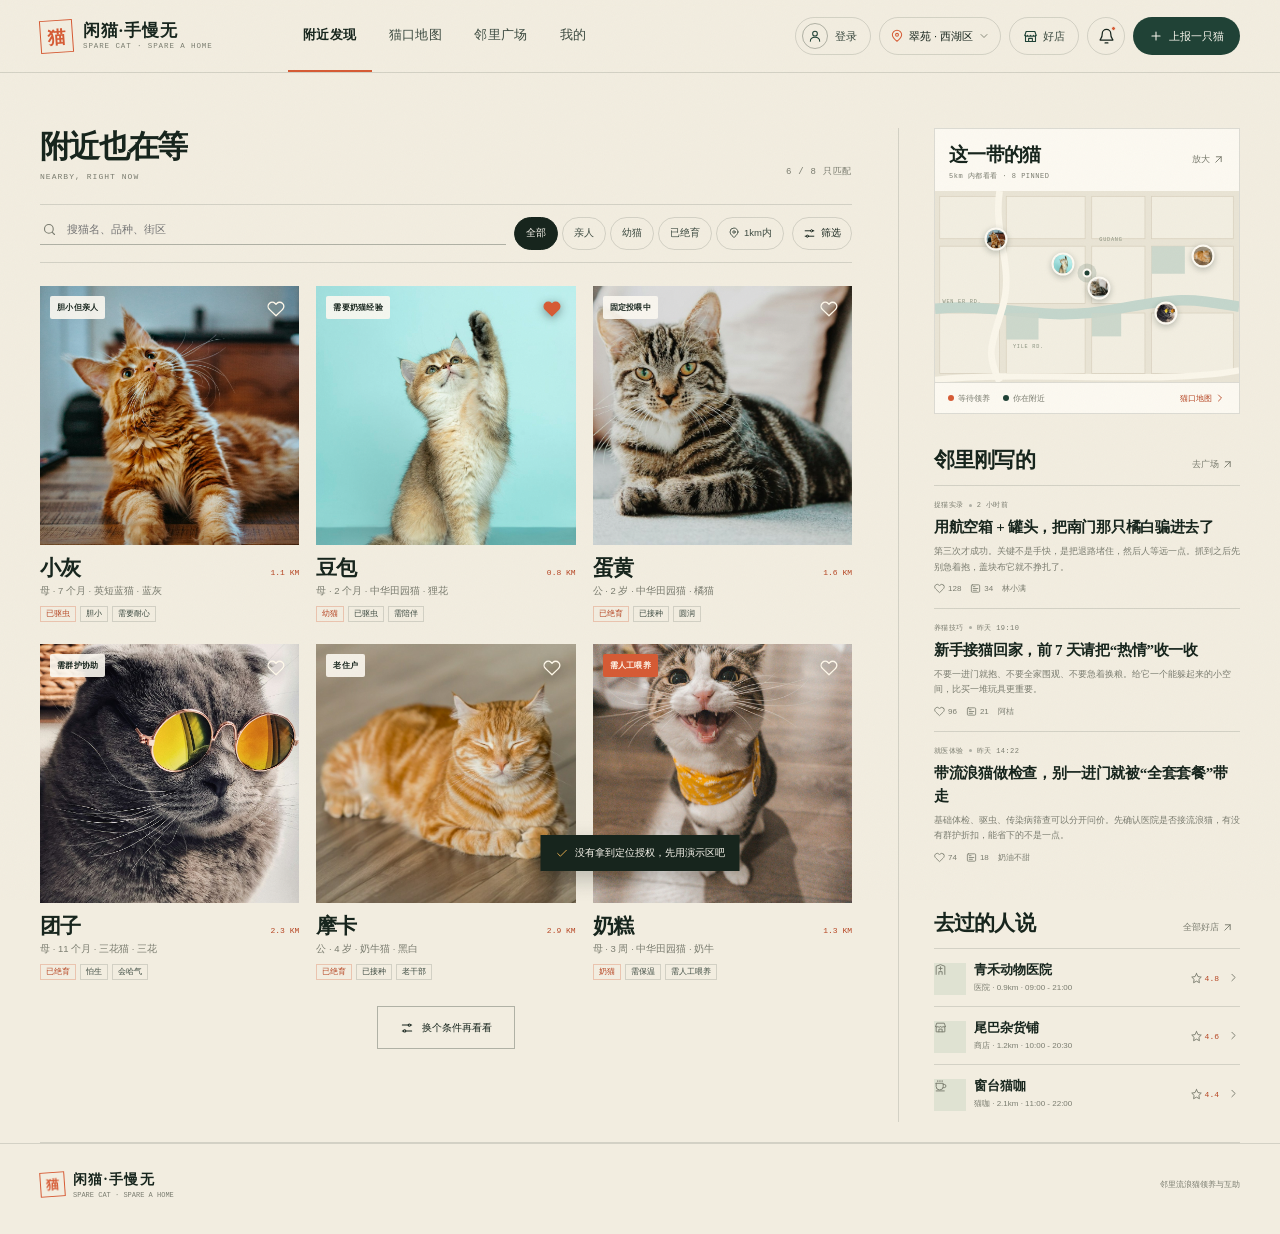
==== commit f22c22e8: "feat: CloudBase 部署适配 + 用户体系 + 地图选点 + UI 修复（v002-v011） - 用户体系：注册/登录（scrypt 加盐哈希），上报/收藏/申请/发帖按用户归属与隔离 " ====
--- a/web.html
+++ b/web.html
@@ -8,9 +8,6 @@
   <title>闲猫·手慢无 · Spare Cat · 附近流浪猫领养与邻里互助</title>
   <meta name="description" content="闲猫·手慢无（Spare Cat）是一个邻里流浪猫领养与互助网络：附近发现、猫口地图、邻里经验、遛猫的地方与上报入口。" />
   <link rel="icon" href="data:image/svg+xml,%3Csvg xmlns='http://www.w3.org/2000/svg' viewBox='0 0 32 32'%3E%3Crect width='32' height='32' rx='5' fill='%23f2ede0'/%3E%3Cpath d='M9 14 8 6l6 4h4l6-4-1 8c1 3 0 7-3 9-2 1-4 2-6 2s-4-1-6-2c-3-2-4-6-3-9Z' fill='none' stroke='%23d65b35' stroke-width='2'/%3E%3C/svg%3E" />
-  <link rel="preconnect" href="https://fonts.googleapis.com" />
-  <link rel="preconnect" href="https://fonts.gstatic.com" crossorigin />
-  <link href="https://fonts.googleapis.com/css2?family=DM+Mono:wght@400;500&family=Instrument+Serif:ital@0;1&family=Noto+Serif+SC:wght@600;700;900&display=swap" rel="stylesheet" />
   <link rel="stylesheet" href="./vendor/leaflet/leaflet.css" />
   <link rel="stylesheet" href="./web-base.css" />
   <link rel="stylesheet" href="./web.css" />
@@ -23,8 +20,7 @@
     <main id="webView" class="web-view" aria-live="polite"></main>
     <footer class="web-footer">
       <div class="footer-brand"><span class="seal">猫</span><div><b>闲猫·手慢无</b><small>SPARE CAT · SPARE A HOME</small></div></div>
-      <p>给附近的猫，留一个空房间、一段时间。不是买卖，是接管一份附近的牵挂。</p>
-      <div class="footer-links"><span>社区守则</span><span>隐私与位置</span><span>关于闲猫</span><span>SPARE CAT · 2026</span></div>
+      <div class="footer-links"><span>邻里流浪猫领养与互助</span></div>
     </footer>
     <nav class="web-tabbar" id="webTabbar" aria-label="移动端主导航"></nav>
     <div id="fullMapOverlay" class="full-map-overlay" role="dialog" aria-modal="true" aria-label="全屏猫口地图" inert>
--- a/web.css
+++ b/web.css
@@ -74,10 +74,8 @@
 
 .cat-mosaic { display: grid; grid-template-columns: repeat(3, minmax(0, 1fr)); gap: 22px 17px; }
 .cat-tile { text-align: left; border: 0; background: transparent; padding: 0; min-width: 0; position: relative; animation: rise .6s var(--ease) both; animation-delay: calc(var(--i, 0) * 55ms); }
-.cat-tile-photo { position: relative; overflow: hidden; background: var(--paper-deep); aspect-ratio: 1 / 1.14; }
-.cat-tile:nth-child(5n + 1) .cat-tile-photo { aspect-ratio: 1 / 1.31; }
-.cat-tile:nth-child(5n + 3) .cat-tile-photo { aspect-ratio: 1 / 1.02; }
-.cat-tile-photo img { width: 100%; height: 100%; object-fit: cover; transition: transform .8s var(--ease), filter .4s ease; }
+.cat-tile-photo { position: relative; overflow: hidden; background: var(--paper-deep); aspect-ratio: 1 / 1; }
+.cat-tile-photo img { width: 100%; height: 100%; object-fit: cover; object-position: center center; transition: transform .8s var(--ease), filter .4s ease; }
 .cat-tile:hover .cat-tile-photo img { transform: scale(1.045); }
 .cat-tile::after { content: ""; position: absolute; left: 0; right: 0; bottom: 0; height: 2px; background: var(--orange); transform: scaleX(0); transform-origin: left; transition: transform .45s var(--ease); }
 .cat-tile:hover::after { transform: scaleX(1); }
@@ -294,7 +292,8 @@
 .aside-editorial .kicker { position: relative; z-index: 1; font-family: var(--mono); font-size: 7px; letter-spacing: .11em; opacity: .78; }
 .aside-editorial h3 { position: relative; z-index: 1; margin-top: 14px; font-family: var(--serif); font-size: 22px; line-height: 1.5; font-weight: 900; letter-spacing: -.04em; }
 .aside-editorial p { position: relative; z-index: 1; margin-top: 7px; font-size: 9px; line-height: 1.7; opacity: .7; }
-.aside-editorial button { position: relative; z-index: 1; margin-top: 14px; border: 1px solid rgba(255,248,234,.45); background: transparent; color: #fff8ea; font-size: 9px; padding: 8px 10px; min-height: 36px; }
+.aside-editorial button { position: relative; z-index: 1; margin-top: 14px; border: 1px solid rgba(255,248,234,.45); background: transparent; color: #fff8ea; font-size: 9px; padding: 8px 10px; min-height: 36px; display: inline-flex; align-items: center; justify-content: center; gap: 7px; }
+.aside-editorial button .icon { width: 13px; height: 13px; }
 
 .services-page-head { padding: 52px 0 33px; border-bottom: 1px solid var(--line); display: flex; justify-content: space-between; align-items: flex-end; gap: 30px; }
 .services-page-head h1 { margin-top: 12px; font-family: var(--serif); font-size: 55px; line-height: 1.23; letter-spacing: -.075em; font-weight: 900; }
@@ -366,7 +365,7 @@
 .review-web-head { display: flex; align-items: center; gap: 8px; }
 .review-web-head .avatar { width: 26px; height: 26px; font-size: 10px; }
 .review-web-head b { font-size: 9.5px; }
-.review-web-head span { font-size: 8px; color: var(--muted); margin-left: 3px; }
+.review-web-head div span { font-size: 8px; color: var(--muted); margin-left: 3px; }
 .review-web-stars { display: flex; gap: 2px; color: var(--orange); margin-left: auto; }
 .review-web-stars .icon { width: 10px; height: 10px; fill: currentColor; stroke: currentColor; }
 .review-web p { margin-top: 9px; font-size: 10px; line-height: 1.85; color: var(--ink-soft); }
@@ -380,7 +379,8 @@
 .aside-contact { border: 1px solid var(--line); border-top: 0; padding: 12px 13px; background: rgba(252,249,241,.3); }
 .aside-contact b { display: block; font-size: 10px; }
 .aside-contact p { margin-top: 4px; font-size: 8.5px; color: var(--muted); line-height: 1.65; }
-.aside-contact button { margin-top: 10px; border: 0; background: var(--moss); color: var(--paper-light); width: 100%; min-height: 38px; font-size: 9px; }
+.aside-contact button { margin-top: 10px; border: 0; background: var(--moss); color: var(--paper-light); width: 100%; min-height: 38px; font-size: 9px; display: inline-flex; align-items: center; justify-content: center; gap: 7px; }
+.aside-contact button .icon { width: 13px; height: 13px; }
 .aside-related { margin-top: 29px; }
 .aside-related h3 { font-family: var(--serif); font-size: 19px; font-weight: 900; letter-spacing: -.03em; border-bottom: 1px solid var(--line); padding-bottom: 10px; }
 .related-service { display: flex; gap: 9px; align-items: center; padding: 11px 0; border-bottom: 1px solid var(--line); width: 100%; border-left: 0; border-right: 0; border-top: 0; background: transparent; text-align: left; }
@@ -502,7 +502,7 @@
 .detail-web-photo .detail-fav.is-active { color: var(--orange); background: var(--paper-light); }
 .detail-web-photo .detail-fav.is-active .icon { fill: var(--orange); stroke: var(--orange); }
 .detail-web-body { padding: 29px 30px 25px; }
-.detail-web-kicker { display: flex; justify-content: space-between; align-items: center; gap: 8px; font-family: var(--mono); font-size: 8px; letter-spacing: .1em; color: var(--orange-deep); }
+.detail-web-kicker { display: flex; justify-content: space-between; align-items: center; gap: 8px; padding-right: 44px; font-family: var(--mono); font-size: 8px; letter-spacing: .1em; color: var(--orange-deep); }
 .detail-web-name { display: flex; align-items: baseline; gap: 13px; margin-top: 8px; }
 .detail-web-name h2 { font-family: var(--serif); font-size: 51px; line-height: 1.1; letter-spacing: -.075em; font-weight: 900; }
 .detail-web-name span { font-family: var(--mono); font-size: 8px; letter-spacing: .09em; color: var(--muted); }
@@ -527,10 +527,11 @@
 .detail-location .mini-thumb::after { content: ""; position: absolute; width: 10px; height: 10px; border-radius: 50% 50% 50% 0; background: var(--orange); transform: rotate(-45deg); left: 20px; top: 19px; }
 .detail-location b { display: block; font-size: 10px; }
 .detail-location p { margin-top: 3px; font-size: 8px; color: var(--muted); line-height: 1.6; }
-.detail-web-publisher { display: flex; align-items: center; gap: 8px; border-top: 1px solid var(--line); margin-top: 18px; padding-top: 13px; }
+.detail-web-publisher { display: flex; align-items: center; gap: 12px; border-top: 1px solid var(--line); margin-top: 18px; padding-top: 13px; }
+.detail-web-publisher .avatar { flex: 0 0 auto; }
 .detail-web-publisher .avatar { width: 31px; height: 31px; font-size: 12px; }
 .detail-web-publisher b { display: block; font-size: 9.5px; }
-.detail-web-publisher span { display: block; font-size: 8px; color: var(--muted); margin-top: 2px; }
+.detail-web-publisher > div span { display: block; font-size: 8px; color: var(--muted); margin-top: 2px; }
 .detail-web-publisher .btn { margin-left: auto; }
 .detail-web-actions { display: grid; grid-template-columns: 42px 1fr; gap: 7px; margin-top: 18px; }
 .detail-web-actions .secondary-fav { border: 1px solid var(--line); background: transparent; display: grid; place-items: center; min-height: 47px; }
--- a/web-extra.css
+++ b/web-extra.css
@@ -58,8 +58,7 @@
 .profile-like-web .feed-tag { margin-left: 0; }
 .profile-like-web p { margin-top: 4px; font-size: 8px; color: var(--muted); }
 
-.contributor-avatar { display: inline-grid; place-items: center; flex: 0 0 auto; padding: 2px; }
-.contributor-avatar .avatar { width: 29px; height: 29px; }
+.contributor-avatar { display: inline-grid; place-items: center; flex: 0 0 auto; padding: 2px; border-radius: 50%; width: fit-content; height: fit-content; line-height: 0; }
 .contributor-avatar.is-frame-neighbor { border: 1px solid var(--sage-deep); border-radius: 50%; }
 .contributor-avatar.is-frame-guard { border: 1px solid var(--orange); border-radius: 50%; box-shadow: 0 0 0 2px rgba(214,91,53,.12); }
 .contributor-avatar.is-frame-senior { border: 1px solid var(--amber); border-radius: 50%; box-shadow: 0 0 0 2px rgba(230,173,78,.18); }
@@ -582,3 +581,45 @@
 .profile-card .credit-box span { color: rgba(242,237,222,.78); }
 
 
+
+/* ---- user auth & account ---- */
+.header-user { height: 38px; border: 1px solid var(--line); background: transparent; border-radius: 999px; padding: 0 13px 0 6px; font-size: 11px; display: inline-flex; align-items: center; gap: 7px; color: var(--ink); cursor: pointer; font-weight: 600; }
+.header-user-avatar { width: 26px; height: 26px; border-radius: 50%; background: var(--moss); color: var(--paper-light); display: inline-flex; align-items: center; justify-content: center; font-size: 12px; font-weight: 700; flex: none; }
+.header-user.is-anon { color: var(--ink-soft); font-weight: 500; }
+.header-user.is-anon .header-user-avatar { background: transparent; border: 1px solid var(--line-strong); color: var(--moss); }
+.header-user.is-anon .header-user-avatar .icon { width: 14px; height: 14px; }
+.auth-modal { min-width: min(430px, 86vw); }
+.auth-modal h2 { font-size: 20px; margin: 0 0 10px; }
+.auth-tabs { display: flex; gap: 8px; margin-bottom: 16px; }
+/* 认证/账号弹窗不显示右上角 ×：遮罩点击、底部按钮与 Esc 已覆盖关闭，且短弹窗顶部无需为角标腾位 */
+.modal:has(.auth-modal) .modal-close { display: none; }
+.auth-tabs button { flex: 1; height: 36px; border: 1px solid var(--line); border-radius: 999px; background: transparent; color: var(--ink-soft); cursor: pointer; font-size: 12px; font-weight: 600; }
+.auth-tabs button.is-active { background: var(--moss); color: var(--paper-light); border-color: var(--moss); }
+.account-head { display: flex; align-items: center; gap: 10px; margin-bottom: 14px; }
+.account-head b { font-size: 15px; }
+.account-head small { display: block; color: var(--ink-soft); font-size: 11px; margin-top: 3px; }
+.auth-inline-link { border: 0; background: transparent; color: var(--moss); font-weight: 600; cursor: pointer; font-size: 12px; padding: 0; }
+@media (max-width: 760px) {
+  .header-user { width: 38px; padding: 0; justify-content: center; gap: 0; }
+  .header-user > span:not(.header-user-avatar) { display: none; }
+}
+
+/* ---- geo location note ---- */
+.geo-note { max-width: 1400px; margin: 0 auto; padding: 18px 40px 0; }
+.geo-note-card { border: 1px solid var(--line-strong); border-left: 4px solid var(--moss); border-radius: 14px; background: var(--paper-light); padding: 16px 20px; display: flex; align-items: center; gap: 18px; flex-wrap: wrap; }
+.geo-note-card b { display: inline-flex; align-items: center; gap: 8px; font-size: 15px; }
+.geo-note-card b .icon { width: 16px; height: 16px; color: var(--moss); }
+.geo-note-card p { flex: 1; min-width: 240px; margin: 0; font-size: 12px; color: var(--ink-soft); line-height: 1.7; }
+@media (max-width: 760px) { .geo-note { padding: 14px 18px 0; } }
+
+/* ---- spot picker (map point picking) ---- */
+.spot-picker { position: relative; height: 190px; border: 1px solid var(--line); border-radius: 10px; overflow: hidden; background: var(--paper-deep); z-index: 0; }
+.spot-picker .leaflet-container { height: 100%; width: 100%; background: var(--paper-deep); }
+.spot-picker-pin { position: absolute; left: 50%; top: 50%; transform: translate(-50%, -100%); z-index: 650; pointer-events: none; }
+.spot-picker-pin i { display: block; width: 22px; height: 22px; background: var(--orange); border: 2px solid #fff; border-radius: 50% 50% 50% 0; transform: rotate(-45deg); box-shadow: 0 3px 8px rgba(6,17,11,.35); }
+.spot-picker-pin i::after { content: ""; position: absolute; left: 50%; top: 50%; width: 6px; height: 6px; margin: -3px 0 0 -3px; background: #fff; border-radius: 50%; }
+.spot-picker-readout { margin: 8px 0 0; font-size: 11px; color: var(--ink-soft); display: flex; align-items: center; gap: 6px; min-height: 16px; }
+.spot-picker-readout::before { content: ""; width: 6px; height: 6px; border-radius: 50%; background: var(--orange); flex: 0 0 auto; }
+.spot-chips { display: flex; flex-wrap: wrap; gap: 6px; margin-top: 8px; }
+.spot-chip { border: 1px solid var(--line); background: var(--paper-light); border-radius: 999px; padding: 4px 10px; font-size: 9px; color: var(--ink-soft); cursor: pointer; min-height: 26px; display: inline-flex; align-items: center; }
+.spot-chip.is-active { background: var(--moss); color: var(--paper-light); border-color: var(--moss); }
